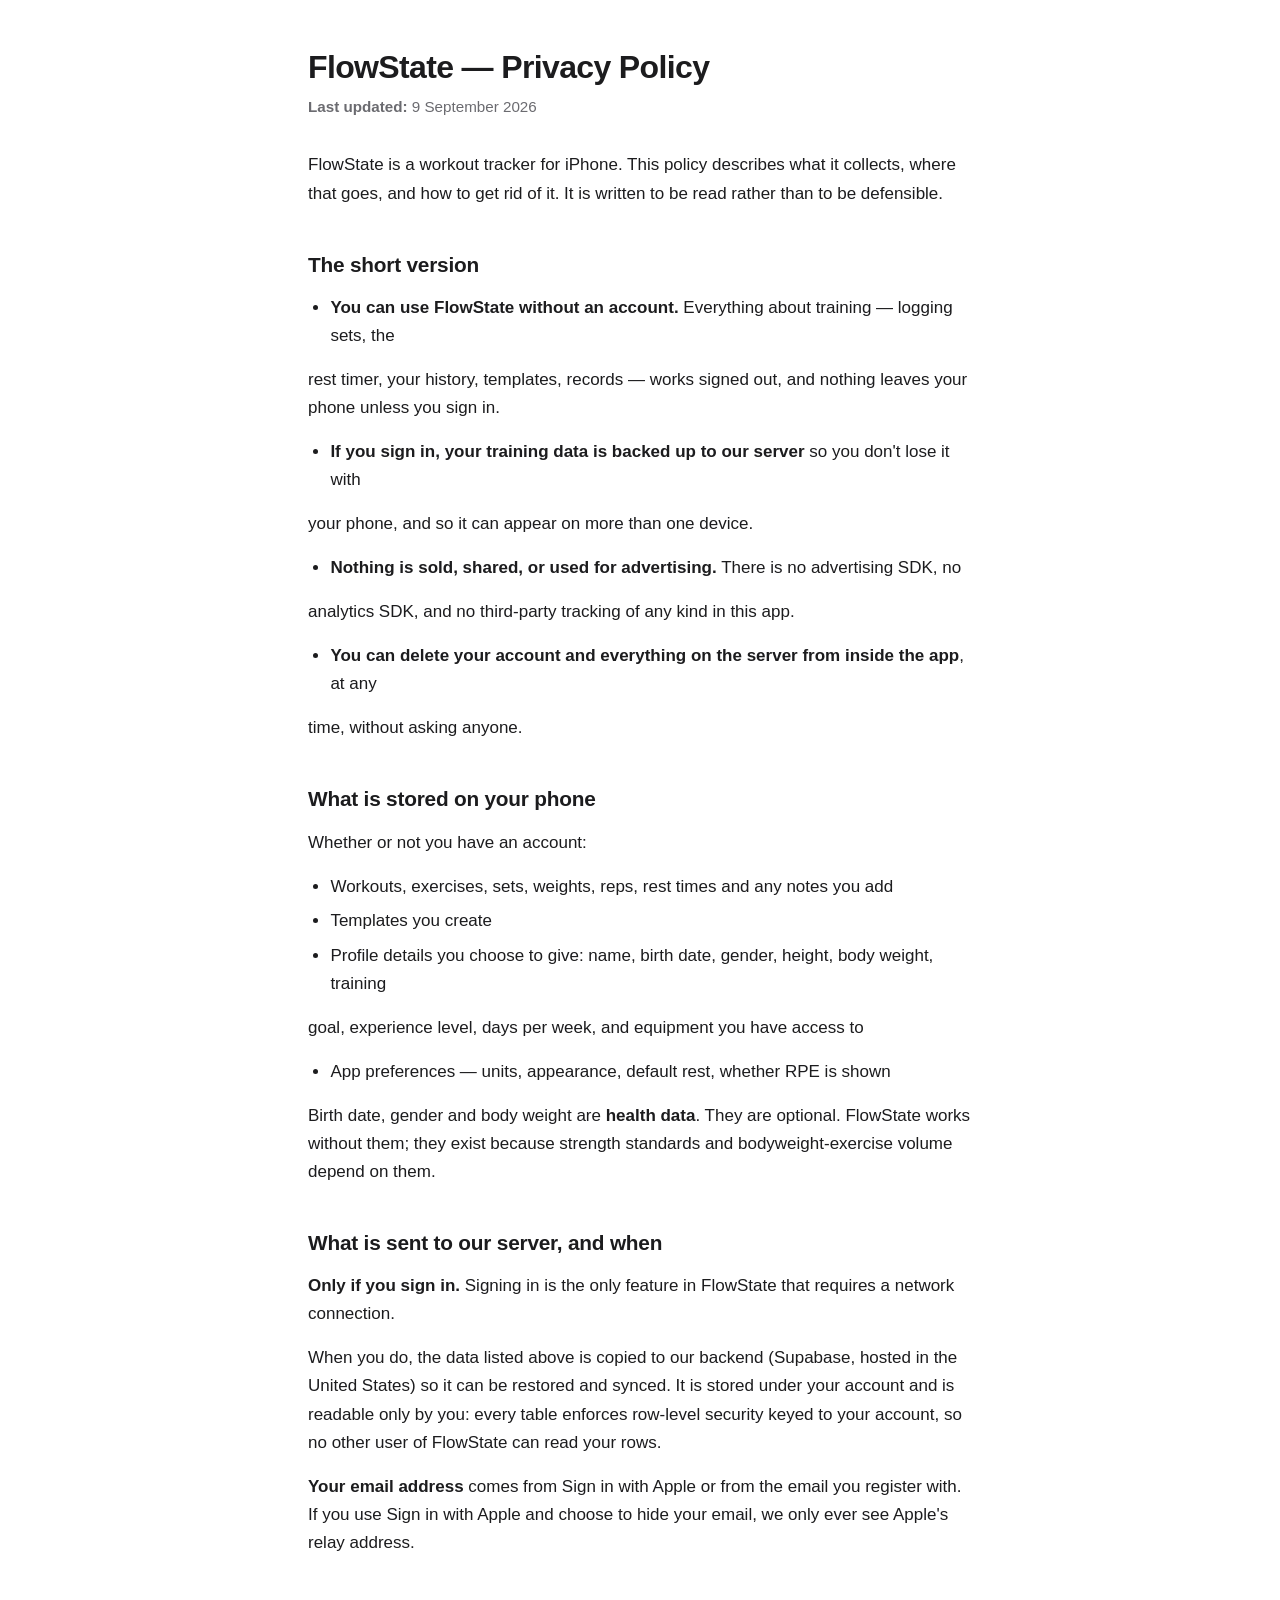
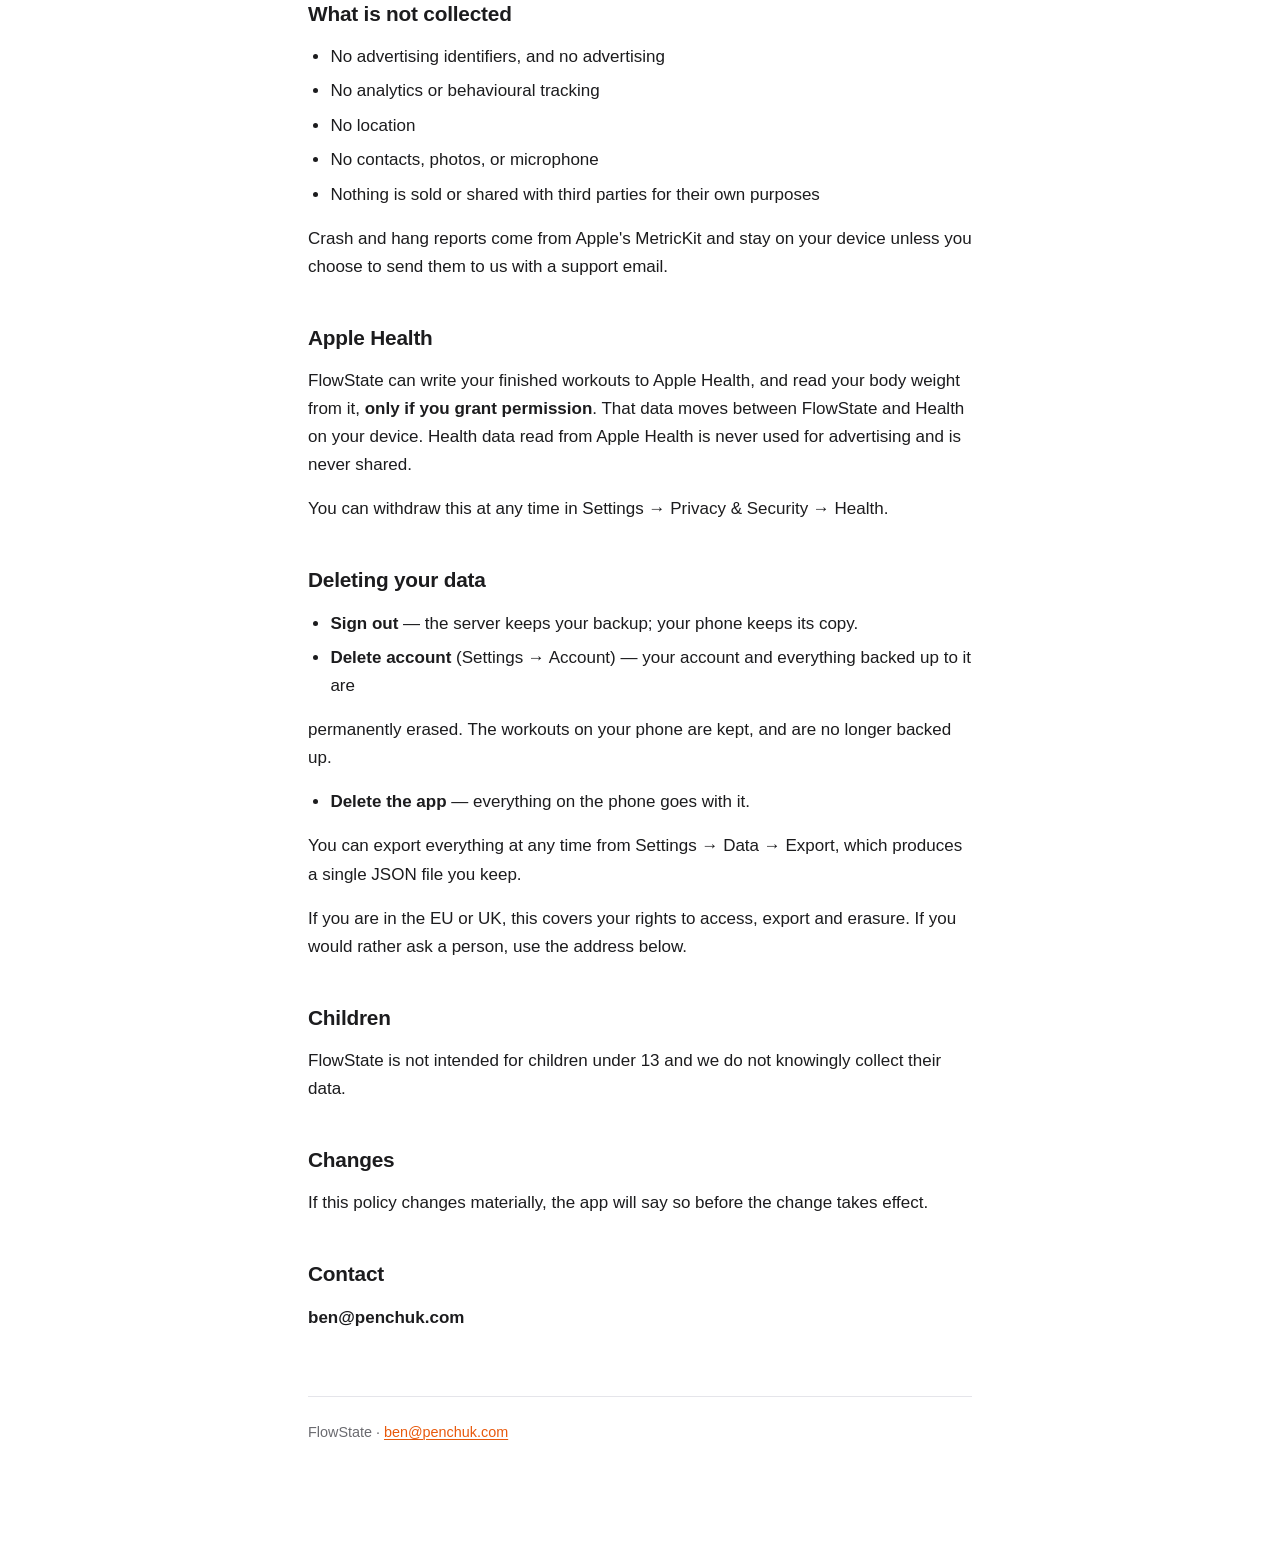
==== privacy.html @ 2dad3271 "Publish the FlowState privacy policy Hosted separately from the app repo so that one can stay privat" ====
<!doctype html>
<html lang="en">
<head>
<meta charset="utf-8">
<meta name="viewport" content="width=device-width, initial-scale=1">
<title>FlowState Privacy Policy</title>
<meta name="description" content="How FlowState handles your data.">
<style>
  :root {
    color-scheme: light dark;
    --bg: #ffffff;
    --fg: #1c1c1e;
    --muted: #6b6b70;
    --rule: #e5e5ea;
    --accent: #e8590c;
    --code-bg: #f5f5f7;
  }
  @media (prefers-color-scheme: dark) {
    :root {
      --bg: #000000;
      --fg: #f2f2f7;
      --muted: #9a9aa0;
      --rule: #2c2c2e;
      --accent: #ff7a33;
      --code-bg: #1c1c1e;
    }
  }
  * { box-sizing: border-box; }
  body {
    margin: 0;
    background: var(--bg);
    color: var(--fg);
    font: 17px/1.65 -apple-system, BlinkMacSystemFont, "Segoe UI", Roboto, Helvetica, Arial, sans-serif;
    -webkit-text-size-adjust: 100%;
  }
  main { max-width: 44rem; margin: 0 auto; padding: 3rem 1.25rem 6rem; }
  h1 { font-size: 2rem; line-height: 1.2; letter-spacing: -0.02em; margin: 0 0 .5rem; }
  h2 { font-size: 1.3rem; margin: 2.5rem 0 .75rem; letter-spacing: -0.01em; }
  h3 { font-size: 1.05rem; margin: 1.75rem 0 .5rem; }
  p, ul, ol { margin: 0 0 1rem; }
  ul, ol { padding-left: 1.4rem; }
  li { margin-bottom: .4rem; }
  a { color: var(--accent); text-decoration-thickness: 1px; text-underline-offset: 2px; }
  strong { font-weight: 650; }
  code {
    background: var(--code-bg); padding: .15em .4em; border-radius: 4px;
    font: .875em ui-monospace, SFMono-Regular, Menlo, monospace;
  }
  hr { border: 0; border-top: 1px solid var(--rule); margin: 2.5rem 0; }
  table { border-collapse: collapse; width: 100%; margin: 0 0 1.25rem; font-size: .95rem; }
  th, td { text-align: left; padding: .55rem .6rem; border-bottom: 1px solid var(--rule); vertical-align: top; }
  th { font-weight: 650; }
  .updated { color: var(--muted); font-size: .95rem; margin: 0 0 2rem; }
  footer { margin-top: 4rem; padding-top: 1.5rem; border-top: 1px solid var(--rule); color: var(--muted); font-size: .9rem; }
</style>
</head>
<body>
<main>
<h1>FlowState — Privacy Policy</h1>
<p class="updated"><strong>Last updated:</strong> 9 September 2026</p>
<p>FlowState is a workout tracker for iPhone. This policy describes what it collects, where that goes, and how to get rid of it. It is written to be read rather than to be defensible.</p>
<h2>The short version</h2>
<ul>
<li><strong>You can use FlowState without an account.</strong> Everything about training — logging sets, the</li>
</ul>
<p>rest timer, your history, templates, records — works signed out, and nothing leaves your phone unless you sign in.</p>
<ul>
<li><strong>If you sign in, your training data is backed up to our server</strong> so you don't lose it with</li>
</ul>
<p>your phone, and so it can appear on more than one device.</p>
<ul>
<li><strong>Nothing is sold, shared, or used for advertising.</strong> There is no advertising SDK, no</li>
</ul>
<p>analytics SDK, and no third-party tracking of any kind in this app.</p>
<ul>
<li><strong>You can delete your account and everything on the server from inside the app</strong>, at any</li>
</ul>
<p>time, without asking anyone.</p>
<h2>What is stored on your phone</h2>
<p>Whether or not you have an account:</p>
<ul>
<li>Workouts, exercises, sets, weights, reps, rest times and any notes you add</li>
<li>Templates you create</li>
<li>Profile details you choose to give: name, birth date, gender, height, body weight, training</li>
</ul>
<p>goal, experience level, days per week, and equipment you have access to</p>
<ul>
<li>App preferences — units, appearance, default rest, whether RPE is shown</li>
</ul>
<p>Birth date, gender and body weight are <strong>health data</strong>. They are optional. FlowState works without them; they exist because strength standards and bodyweight-exercise volume depend on them.</p>
<h2>What is sent to our server, and when</h2>
<p><strong>Only if you sign in.</strong> Signing in is the only feature in FlowState that requires a network connection.</p>
<p>When you do, the data listed above is copied to our backend (Supabase, hosted in the United States) so it can be restored and synced. It is stored under your account and is readable only by you: every table enforces row-level security keyed to your account, so no other user of FlowState can read your rows.</p>
<p><strong>Your email address</strong> comes from Sign in with Apple or from the email you register with. If you use Sign in with Apple and choose to hide your email, we only ever see Apple's relay address.</p>
<h2>What is not collected</h2>
<ul>
<li>No advertising identifiers, and no advertising</li>
<li>No analytics or behavioural tracking</li>
<li>No location</li>
<li>No contacts, photos, or microphone</li>
<li>Nothing is sold or shared with third parties for their own purposes</li>
</ul>
<p>Crash and hang reports come from Apple's MetricKit and stay on your device unless you choose to send them to us with a support email.</p>
<h2>Apple Health</h2>
<p>FlowState can write your finished workouts to Apple Health, and read your body weight from it, <strong>only if you grant permission</strong>. That data moves between FlowState and Health on your device. Health data read from Apple Health is never used for advertising and is never shared.</p>
<p>You can withdraw this at any time in Settings → Privacy &amp; Security → Health.</p>
<h2>Deleting your data</h2>
<ul>
<li><strong>Sign out</strong> — the server keeps your backup; your phone keeps its copy.</li>
<li><strong>Delete account</strong> (Settings → Account) — your account and everything backed up to it are</li>
</ul>
<p>permanently erased. The workouts on your phone are kept, and are no longer backed up.</p>
<ul>
<li><strong>Delete the app</strong> — everything on the phone goes with it.</li>
</ul>
<p>You can export everything at any time from Settings → Data → Export, which produces a single JSON file you keep.</p>
<p>If you are in the EU or UK, this covers your rights to access, export and erasure. If you would rather ask a person, use the address below.</p>
<h2>Children</h2>
<p>FlowState is not intended for children under 13 and we do not knowingly collect their data.</p>
<h2>Changes</h2>
<p>If this policy changes materially, the app will say so before the change takes effect.</p>
<h2>Contact</h2>
<p><strong>ben@penchuk.com</strong></p>
<footer>FlowState · <a href="mailto:ben@penchuk.com">ben@penchuk.com</a></footer>
</main>
</body>
</html>
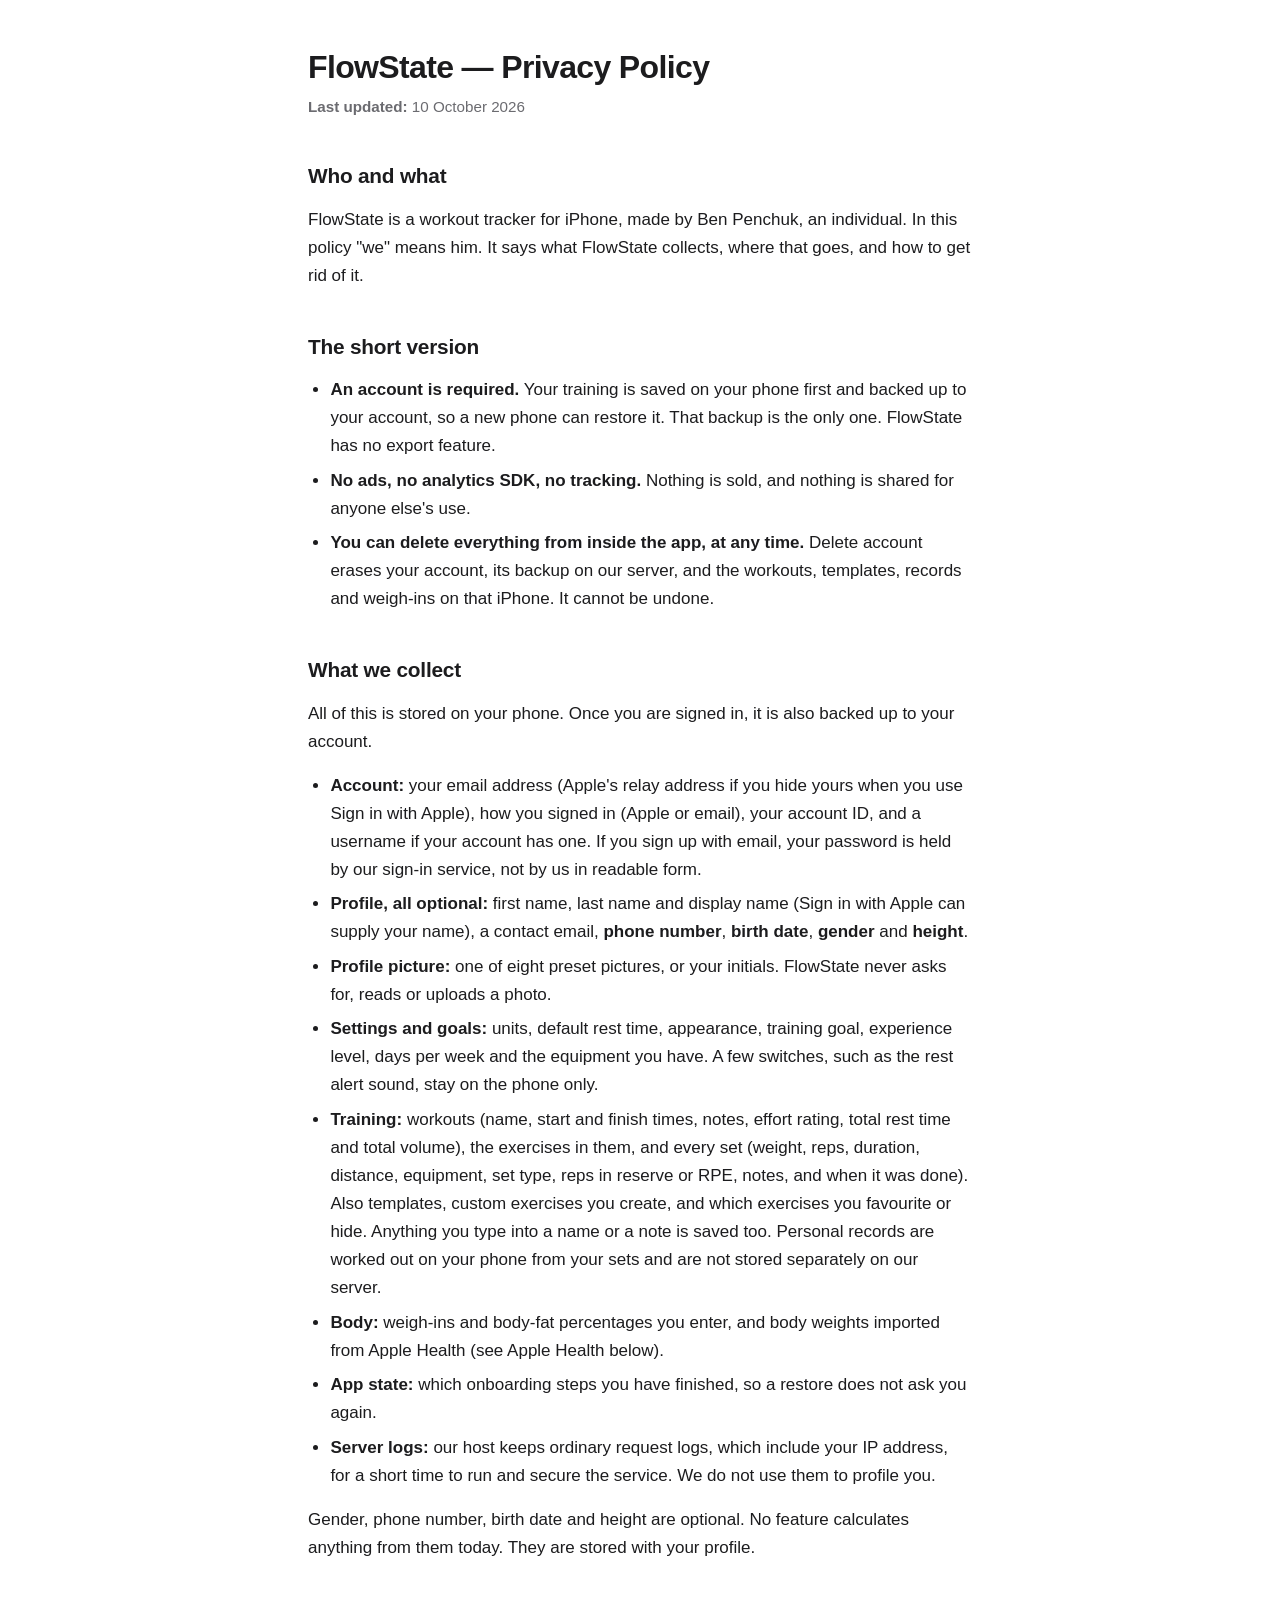
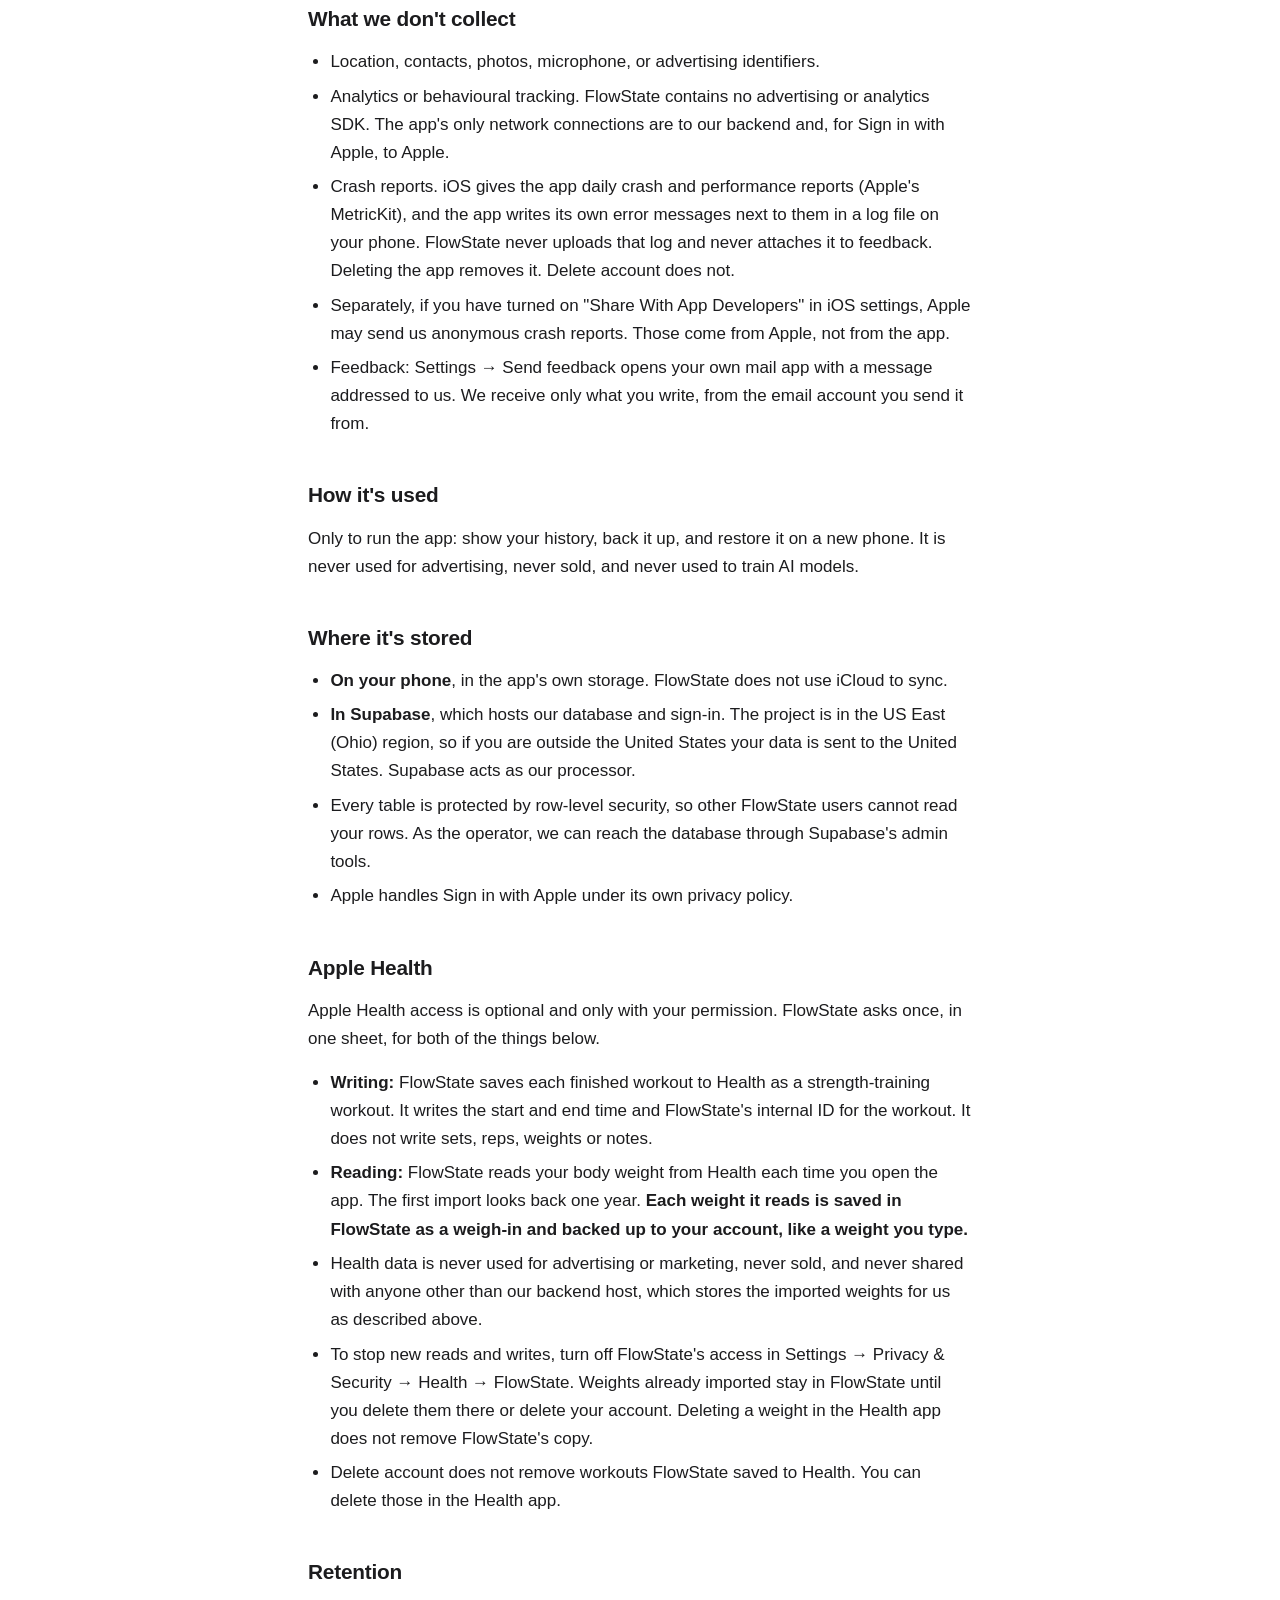
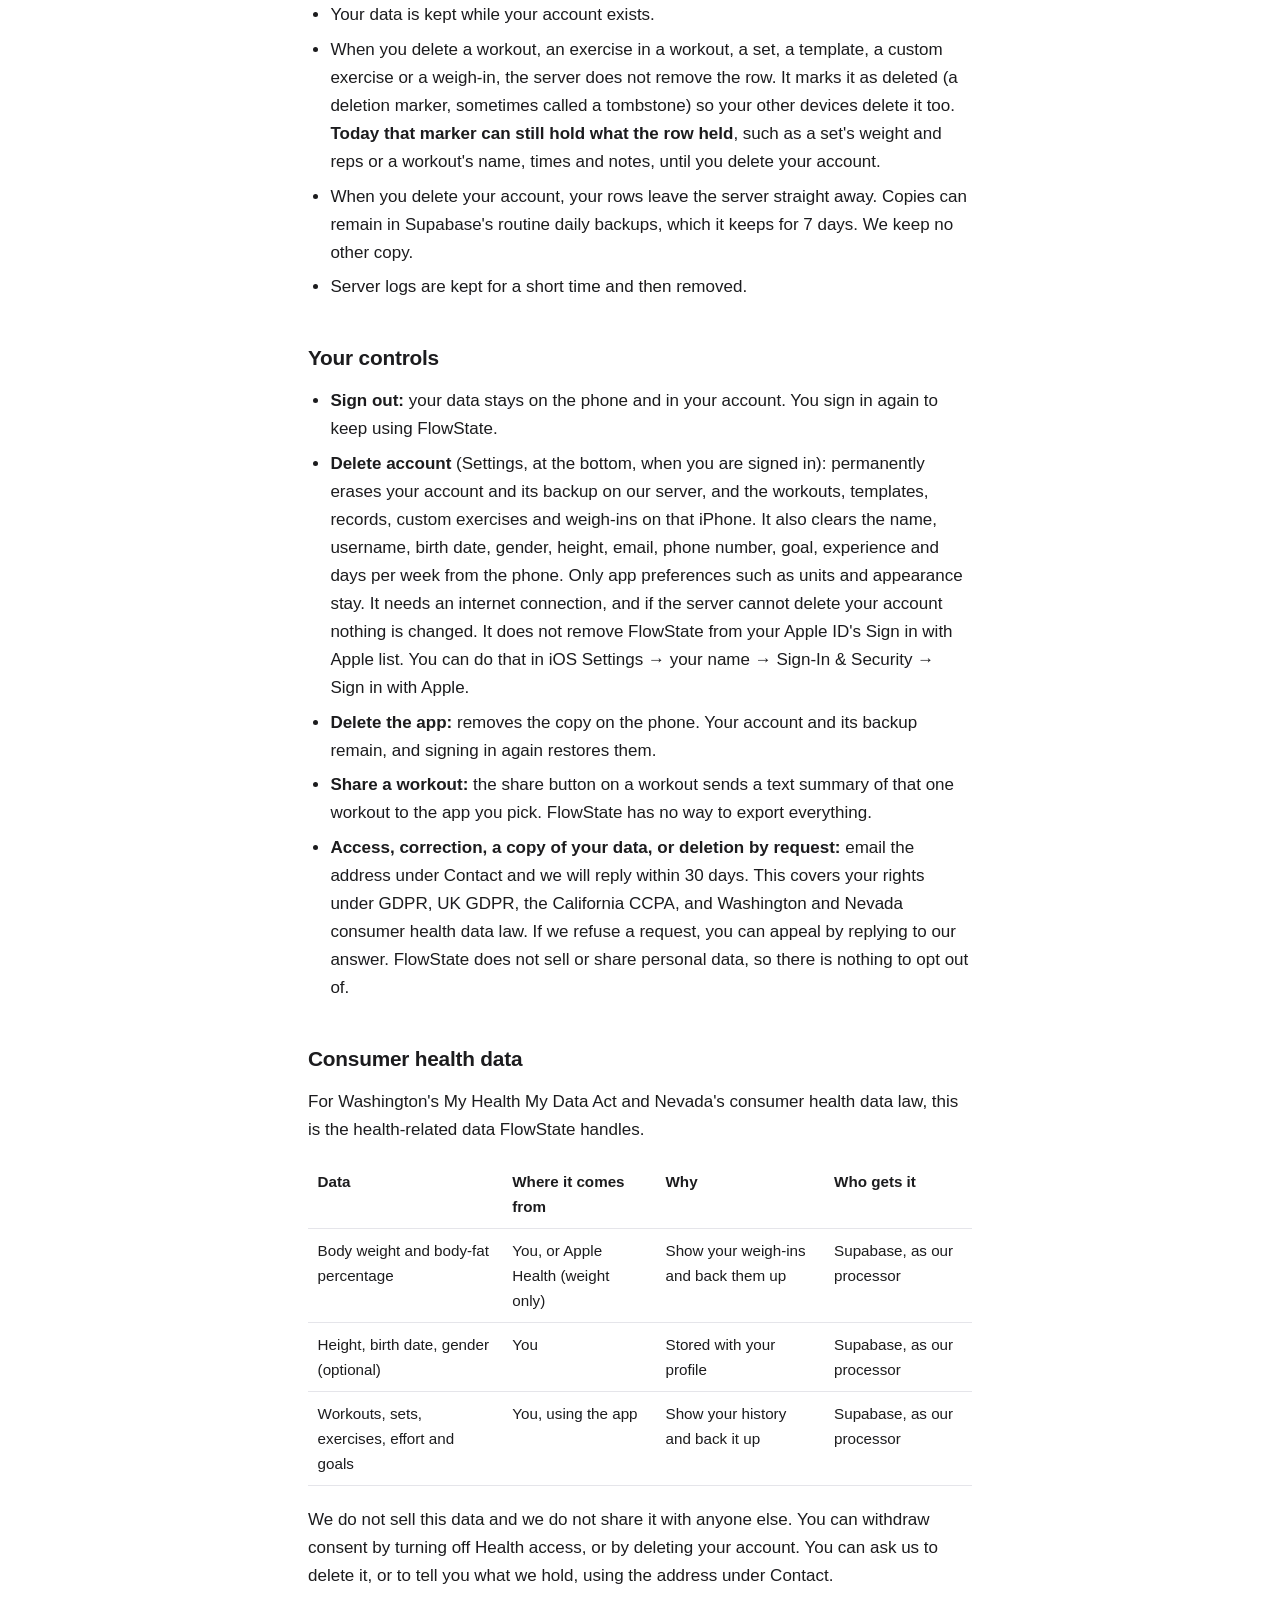
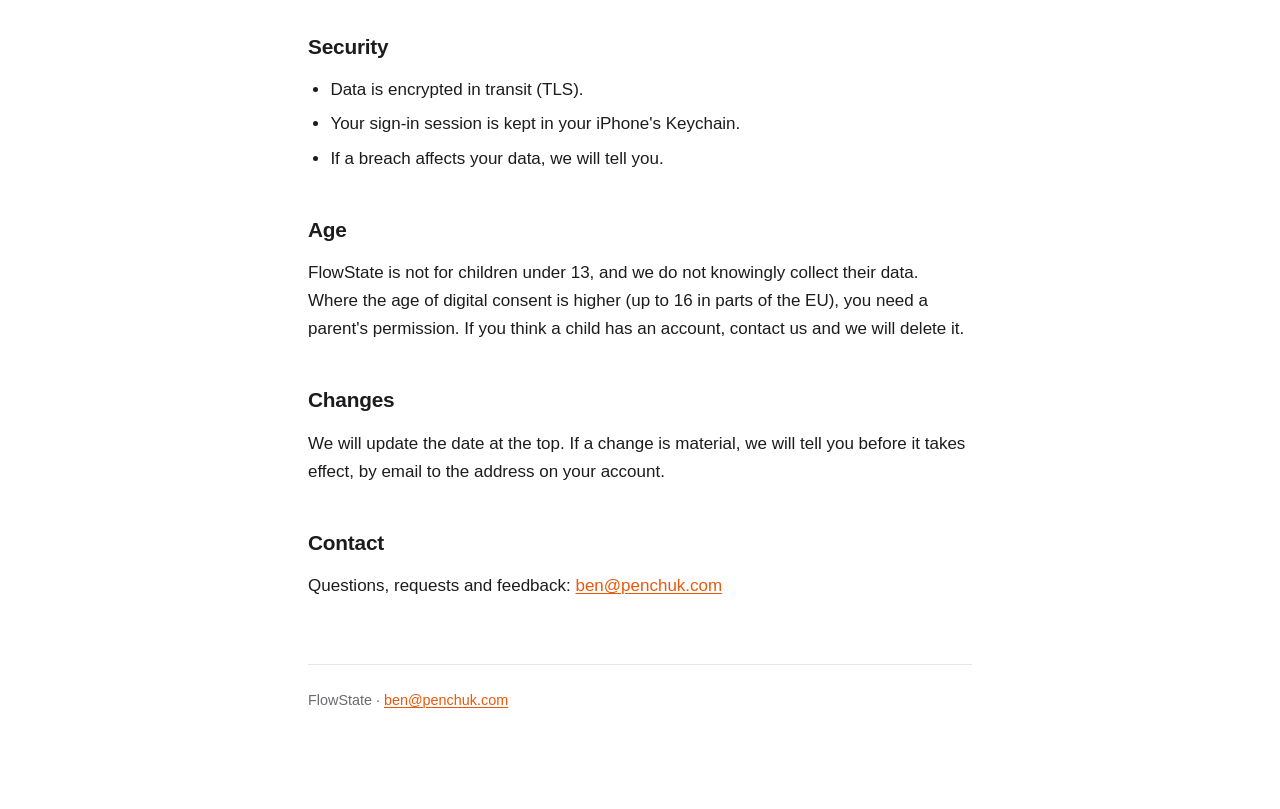
==== commit d0d0be2a: "Rewrite the privacy policy for the first TestFlight build; fix wrapped bullets; one contact constant" ====
--- a/privacy.html
+++ b/privacy.html
@@ -57,70 +57,109 @@
 <body>
 <main>
 <h1>FlowState — Privacy Policy</h1>
-<p class="updated"><strong>Last updated:</strong> 9 September 2026</p>
-<p>FlowState is a workout tracker for iPhone. This policy describes what it collects, where that goes, and how to get rid of it. It is written to be read rather than to be defensible.</p>
+<p class="updated"><strong>Last updated:</strong> 10 October 2026</p>
+<h2>Who and what</h2>
+<p>FlowState is a workout tracker for iPhone, made by Ben Penchuk, an individual. In this policy "we" means him. It says what FlowState collects, where that goes, and how to get rid of it.</p>
 <h2>The short version</h2>
 <ul>
-<li><strong>You can use FlowState without an account.</strong> Everything about training — logging sets, the</li>
+<li><strong>An account is required.</strong> Your training is saved on your phone first and backed up to your account, so a new phone can restore it. That backup is the only one. FlowState has no export feature.</li>
+<li><strong>No ads, no analytics SDK, no tracking.</strong> Nothing is sold, and nothing is shared for anyone else's use.</li>
+<li><strong>You can delete everything from inside the app, at any time.</strong> Delete account erases your account, its backup on our server, and the workouts, templates, records and weigh-ins on that iPhone. It cannot be undone.</li>
 </ul>
-<p>rest timer, your history, templates, records — works signed out, and nothing leaves your phone unless you sign in.</p>
+<h2>What we collect</h2>
+<p>All of this is stored on your phone. Once you are signed in, it is also backed up to your account.</p>
 <ul>
-<li><strong>If you sign in, your training data is backed up to our server</strong> so you don't lose it with</li>
+<li><strong>Account:</strong> your email address (Apple's relay address if you hide yours when you use Sign in with Apple), how you signed in (Apple or email), your account ID, and a username if your account has one. If you sign up with email, your password is held by our sign-in service, not by us in readable form.</li>
+<li><strong>Profile, all optional:</strong> first name, last name and display name (Sign in with Apple can supply your name), a contact email, <strong>phone number</strong>, <strong>birth date</strong>, <strong>gender</strong> and <strong>height</strong>.</li>
+<li><strong>Profile picture:</strong> one of eight preset pictures, or your initials. FlowState never asks for, reads or uploads a photo.</li>
+<li><strong>Settings and goals:</strong> units, default rest time, appearance, training goal, experience level, days per week and the equipment you have. A few switches, such as the rest alert sound, stay on the phone only.</li>
+<li><strong>Training:</strong> workouts (name, start and finish times, notes, effort rating, total rest time and total volume), the exercises in them, and every set (weight, reps, duration, distance, equipment, set type, reps in reserve or RPE, notes, and when it was done). Also templates, custom exercises you create, and which exercises you favourite or hide. Anything you type into a name or a note is saved too. Personal records are worked out on your phone from your sets and are not stored separately on our server.</li>
+<li><strong>Body:</strong> weigh-ins and body-fat percentages you enter, and body weights imported from Apple Health (see Apple Health below).</li>
+<li><strong>App state:</strong> which onboarding steps you have finished, so a restore does not ask you again.</li>
+<li><strong>Server logs:</strong> our host keeps ordinary request logs, which include your IP address, for a short time to run and secure the service. We do not use them to profile you.</li>
 </ul>
-<p>your phone, and so it can appear on more than one device.</p>
+<p>Gender, phone number, birth date and height are optional. No feature calculates anything from them today. They are stored with your profile.</p>
+<h2>What we don't collect</h2>
 <ul>
-<li><strong>Nothing is sold, shared, or used for advertising.</strong> There is no advertising SDK, no</li>
+<li>Location, contacts, photos, microphone, or advertising identifiers.</li>
+<li>Analytics or behavioural tracking. FlowState contains no advertising or analytics SDK. The app's only network connections are to our backend and, for Sign in with Apple, to Apple.</li>
+<li>Crash reports. iOS gives the app daily crash and performance reports (Apple's MetricKit), and the app writes its own error messages next to them in a log file on your phone. FlowState never uploads that log and never attaches it to feedback. Deleting the app removes it. Delete account does not.</li>
+<li>Separately, if you have turned on "Share With App Developers" in iOS settings, Apple may send us anonymous crash reports. Those come from Apple, not from the app.</li>
+<li>Feedback: Settings → Send feedback opens your own mail app with a message addressed to us. We receive only what you write, from the email account you send it from.</li>
 </ul>
-<p>analytics SDK, and no third-party tracking of any kind in this app.</p>
+<h2>How it's used</h2>
+<p>Only to run the app: show your history, back it up, and restore it on a new phone. It is never used for advertising, never sold, and never used to train AI models.</p>
+<h2>Where it's stored</h2>
 <ul>
-<li><strong>You can delete your account and everything on the server from inside the app</strong>, at any</li>
+<li><strong>On your phone</strong>, in the app's own storage. FlowState does not use iCloud to sync.</li>
+<li><strong>In Supabase</strong>, which hosts our database and sign-in. The project is in the US East (Ohio) region, so if you are outside the United States your data is sent to the United States. Supabase acts as our processor.</li>
+<li>Every table is protected by row-level security, so other FlowState users cannot read your rows. As the operator, we can reach the database through Supabase's admin tools.</li>
+<li>Apple handles Sign in with Apple under its own privacy policy.</li>
 </ul>
-<p>time, without asking anyone.</p>
-<h2>What is stored on your phone</h2>
-<p>Whether or not you have an account:</p>
+<h2>Apple Health</h2>
+<p>Apple Health access is optional and only with your permission. FlowState asks once, in one sheet, for both of the things below.</p>
 <ul>
-<li>Workouts, exercises, sets, weights, reps, rest times and any notes you add</li>
-<li>Templates you create</li>
-<li>Profile details you choose to give: name, birth date, gender, height, body weight, training</li>
+<li><strong>Writing:</strong> FlowState saves each finished workout to Health as a strength-training workout. It writes the start and end time and FlowState's internal ID for the workout. It does not write sets, reps, weights or notes.</li>
+<li><strong>Reading:</strong> FlowState reads your body weight from Health each time you open the app. The first import looks back one year. <strong>Each weight it reads is saved in FlowState as a weigh-in and backed up to your account, like a weight you type.</strong></li>
+<li>Health data is never used for advertising or marketing, never sold, and never shared with anyone other than our backend host, which stores the imported weights for us as described above.</li>
+<li>To stop new reads and writes, turn off FlowState's access in Settings → Privacy &amp; Security → Health → FlowState. Weights already imported stay in FlowState until you delete them there or delete your account. Deleting a weight in the Health app does not remove FlowState's copy.</li>
+<li>Delete account does not remove workouts FlowState saved to Health. You can delete those in the Health app.</li>
 </ul>
-<p>goal, experience level, days per week, and equipment you have access to</p>
+<h2>Retention</h2>
 <ul>
-<li>App preferences — units, appearance, default rest, whether RPE is shown</li>
+<li>Your data is kept while your account exists.</li>
+<li>When you delete a workout, an exercise in a workout, a set, a template, a custom exercise or a weigh-in, the server does not remove the row. It marks it as deleted (a deletion marker, sometimes called a tombstone) so your other devices delete it too. <strong>Today that marker can still hold what the row held</strong>, such as a set's weight and reps or a workout's name, times and notes, until you delete your account.</li>
+<li>When you delete your account, your rows leave the server straight away. Copies can remain in Supabase's routine daily backups, which it keeps for 7 days. We keep no other copy.</li>
+<li>Server logs are kept for a short time and then removed.</li>
 </ul>
-<p>Birth date, gender and body weight are <strong>health data</strong>. They are optional. FlowState works without them; they exist because strength standards and bodyweight-exercise volume depend on them.</p>
-<h2>What is sent to our server, and when</h2>
-<p><strong>Only if you sign in.</strong> Signing in is the only feature in FlowState that requires a network connection.</p>
-<p>When you do, the data listed above is copied to our backend (Supabase, hosted in the United States) so it can be restored and synced. It is stored under your account and is readable only by you: every table enforces row-level security keyed to your account, so no other user of FlowState can read your rows.</p>
-<p><strong>Your email address</strong> comes from Sign in with Apple or from the email you register with. If you use Sign in with Apple and choose to hide your email, we only ever see Apple's relay address.</p>
-<h2>What is not collected</h2>
+<h2>Your controls</h2>
 <ul>
-<li>No advertising identifiers, and no advertising</li>
-<li>No analytics or behavioural tracking</li>
-<li>No location</li>
-<li>No contacts, photos, or microphone</li>
-<li>Nothing is sold or shared with third parties for their own purposes</li>
+<li><strong>Sign out:</strong> your data stays on the phone and in your account. You sign in again to keep using FlowState.</li>
+<li><strong>Delete account</strong> (Settings, at the bottom, when you are signed in): permanently erases your account and its backup on our server, and the workouts, templates, records, custom exercises and weigh-ins on that iPhone. It also clears the name, username, birth date, gender, height, email, phone number, goal, experience and days per week from the phone. Only app preferences such as units and appearance stay. It needs an internet connection, and if the server cannot delete your account nothing is changed. It does not remove FlowState from your Apple ID's Sign in with Apple list. You can do that in iOS Settings → your name → Sign-In &amp; Security → Sign in with Apple.</li>
+<li><strong>Delete the app:</strong> removes the copy on the phone. Your account and its backup remain, and signing in again restores them.</li>
+<li><strong>Share a workout:</strong> the share button on a workout sends a text summary of that one workout to the app you pick. FlowState has no way to export everything.</li>
+<li><strong>Access, correction, a copy of your data, or deletion by request:</strong> email the address under Contact and we will reply within 30 days. This covers your rights under GDPR, UK GDPR, the California CCPA, and Washington and Nevada consumer health data law. If we refuse a request, you can appeal by replying to our answer. FlowState does not sell or share personal data, so there is nothing to opt out of.</li>
 </ul>
-<p>Crash and hang reports come from Apple's MetricKit and stay on your device unless you choose to send them to us with a support email.</p>
-<h2>Apple Health</h2>
-<p>FlowState can write your finished workouts to Apple Health, and read your body weight from it, <strong>only if you grant permission</strong>. That data moves between FlowState and Health on your device. Health data read from Apple Health is never used for advertising and is never shared.</p>
-<p>You can withdraw this at any time in Settings → Privacy &amp; Security → Health.</p>
-<h2>Deleting your data</h2>
+<h2>Consumer health data</h2>
+<p>For Washington's My Health My Data Act and Nevada's consumer health data law, this is the health-related data FlowState handles.</p>
+<table><thead><tr>
+<th>Data</th>
+<th>Where it comes from</th>
+<th>Why</th>
+<th>Who gets it</th>
+</tr></thead><tbody>
+<tr>
+<td>Body weight and body-fat percentage</td>
+<td>You, or Apple Health (weight only)</td>
+<td>Show your weigh-ins and back them up</td>
+<td>Supabase, as our processor</td>
+</tr>
+<tr>
+<td>Height, birth date, gender (optional)</td>
+<td>You</td>
+<td>Stored with your profile</td>
+<td>Supabase, as our processor</td>
+</tr>
+<tr>
+<td>Workouts, sets, exercises, effort and goals</td>
+<td>You, using the app</td>
+<td>Show your history and back it up</td>
+<td>Supabase, as our processor</td>
+</tr>
+</tbody></table>
+<p>We do not sell this data and we do not share it with anyone else. You can withdraw consent by turning off Health access, or by deleting your account. You can ask us to delete it, or to tell you what we hold, using the address under Contact.</p>
+<h2>Security</h2>
 <ul>
-<li><strong>Sign out</strong> — the server keeps your backup; your phone keeps its copy.</li>
-<li><strong>Delete account</strong> (Settings → Account) — your account and everything backed up to it are</li>
+<li>Data is encrypted in transit (TLS).</li>
+<li>Your sign-in session is kept in your iPhone's Keychain.</li>
+<li>If a breach affects your data, we will tell you.</li>
 </ul>
-<p>permanently erased. The workouts on your phone are kept, and are no longer backed up.</p>
-<ul>
-<li><strong>Delete the app</strong> — everything on the phone goes with it.</li>
-</ul>
-<p>You can export everything at any time from Settings → Data → Export, which produces a single JSON file you keep.</p>
-<p>If you are in the EU or UK, this covers your rights to access, export and erasure. If you would rather ask a person, use the address below.</p>
-<h2>Children</h2>
-<p>FlowState is not intended for children under 13 and we do not knowingly collect their data.</p>
+<h2>Age</h2>
+<p>FlowState is not for children under 13, and we do not knowingly collect their data. Where the age of digital consent is higher (up to 16 in parts of the EU), you need a parent's permission. If you think a child has an account, contact us and we will delete it.</p>
 <h2>Changes</h2>
-<p>If this policy changes materially, the app will say so before the change takes effect.</p>
+<p>We will update the date at the top. If a change is material, we will tell you before it takes effect, by email to the address on your account.</p>
 <h2>Contact</h2>
-<p><strong>ben@penchuk.com</strong></p>
+<p>Questions, requests and feedback: <a href="mailto:ben@penchuk.com">ben@penchuk.com</a></p>
 <footer>FlowState · <a href="mailto:ben@penchuk.com">ben@penchuk.com</a></footer>
 </main>
 </body>
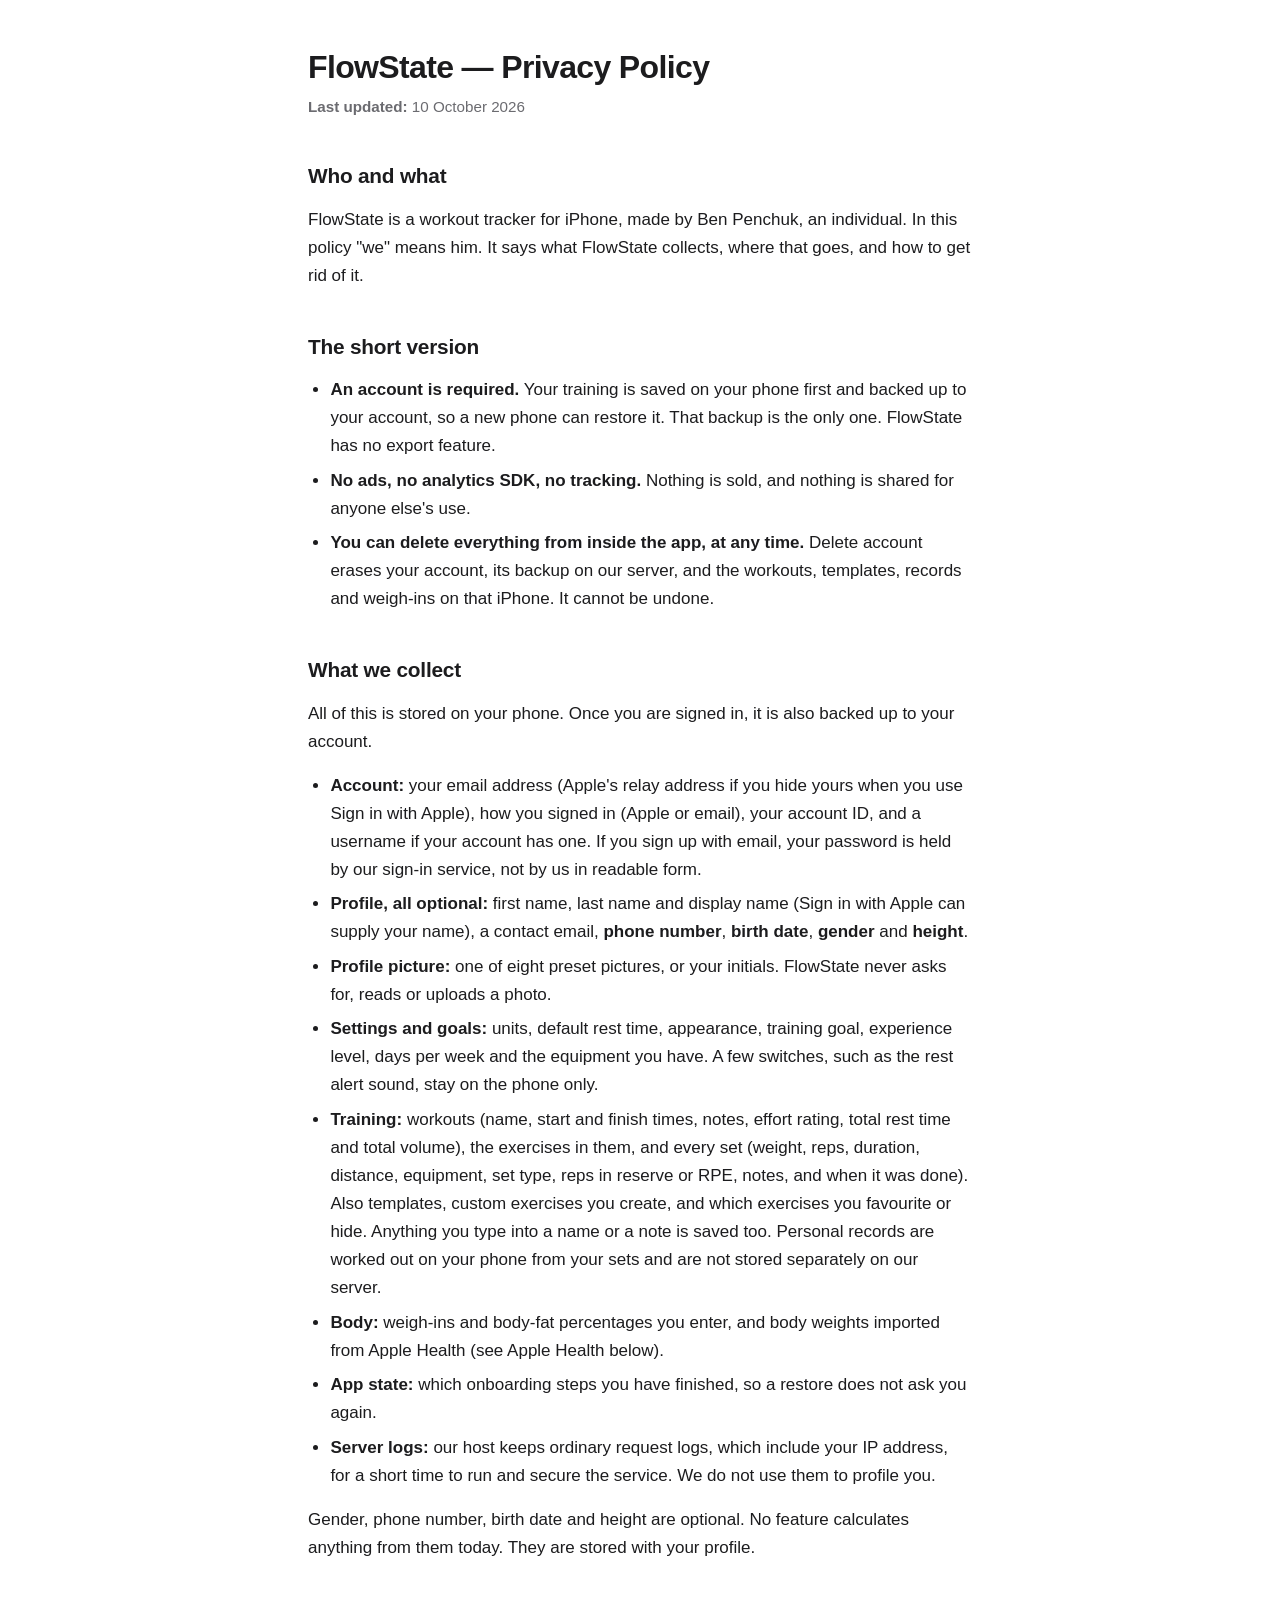
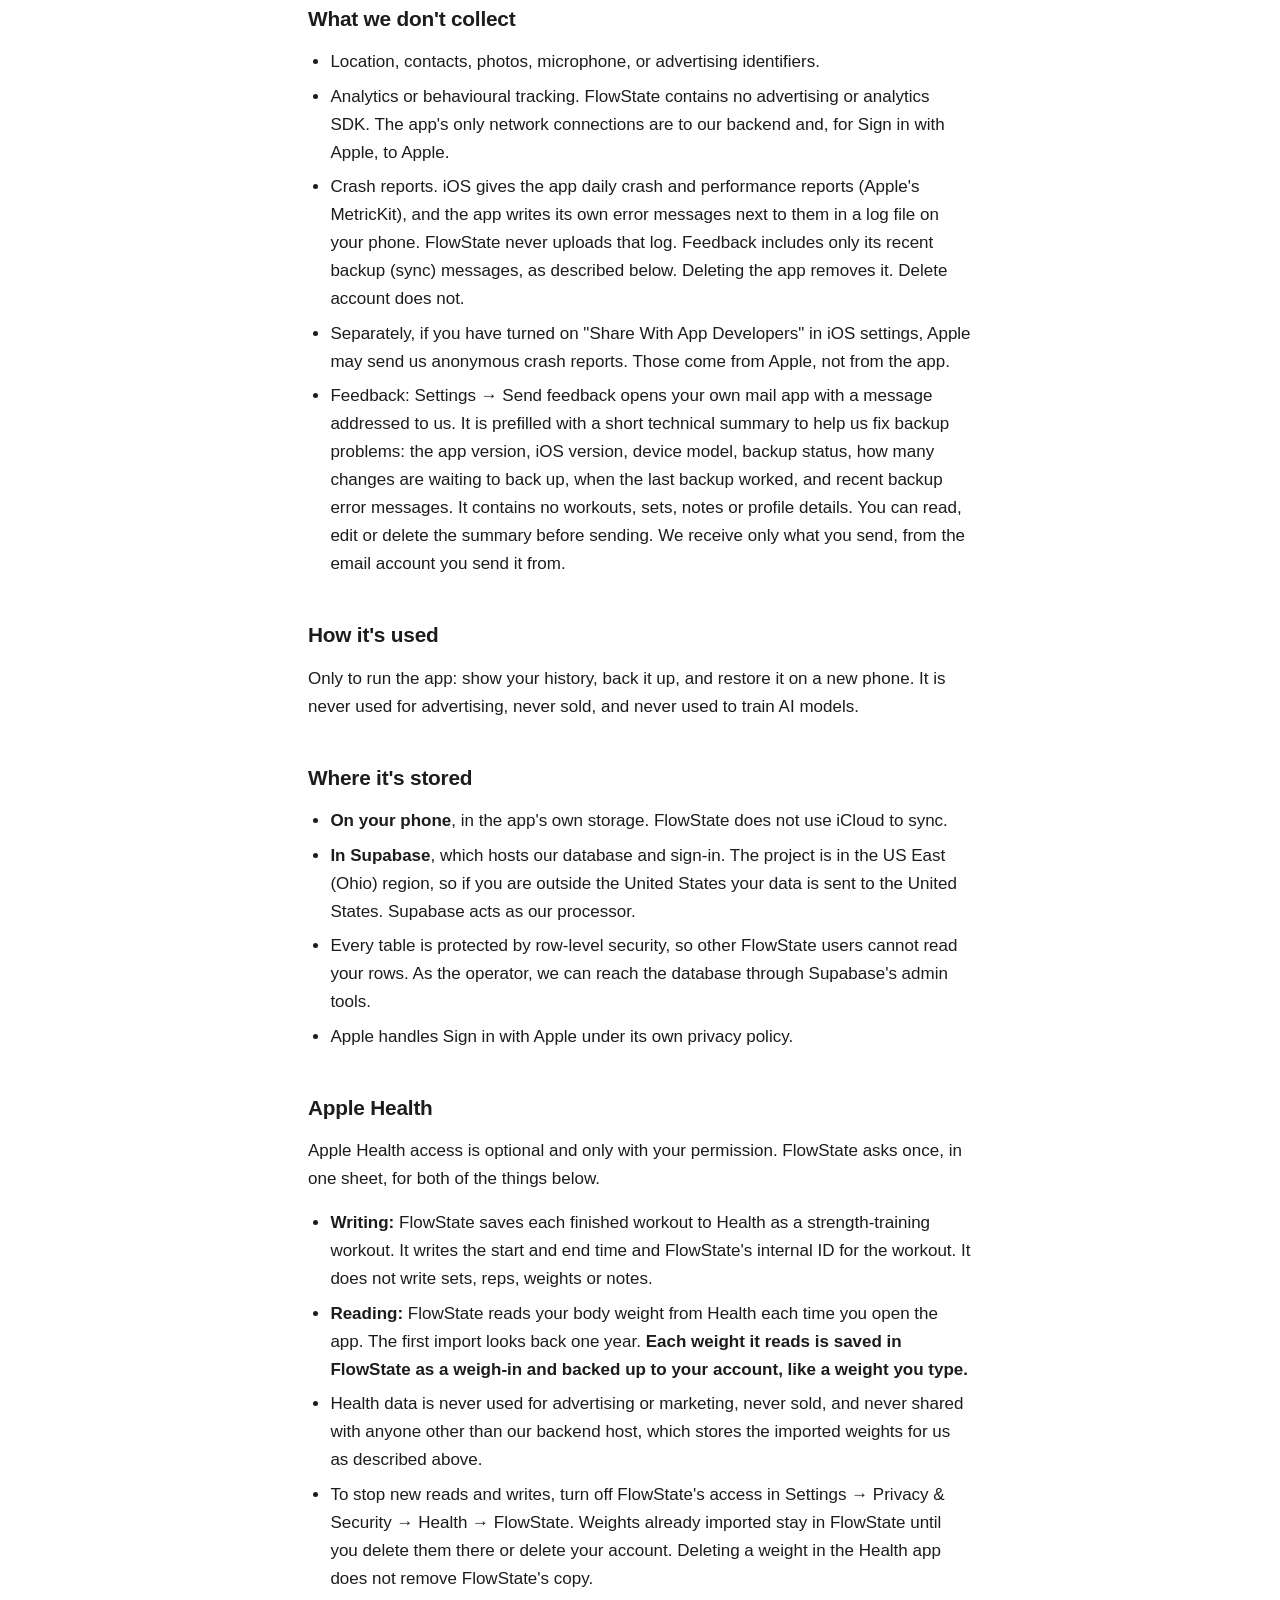
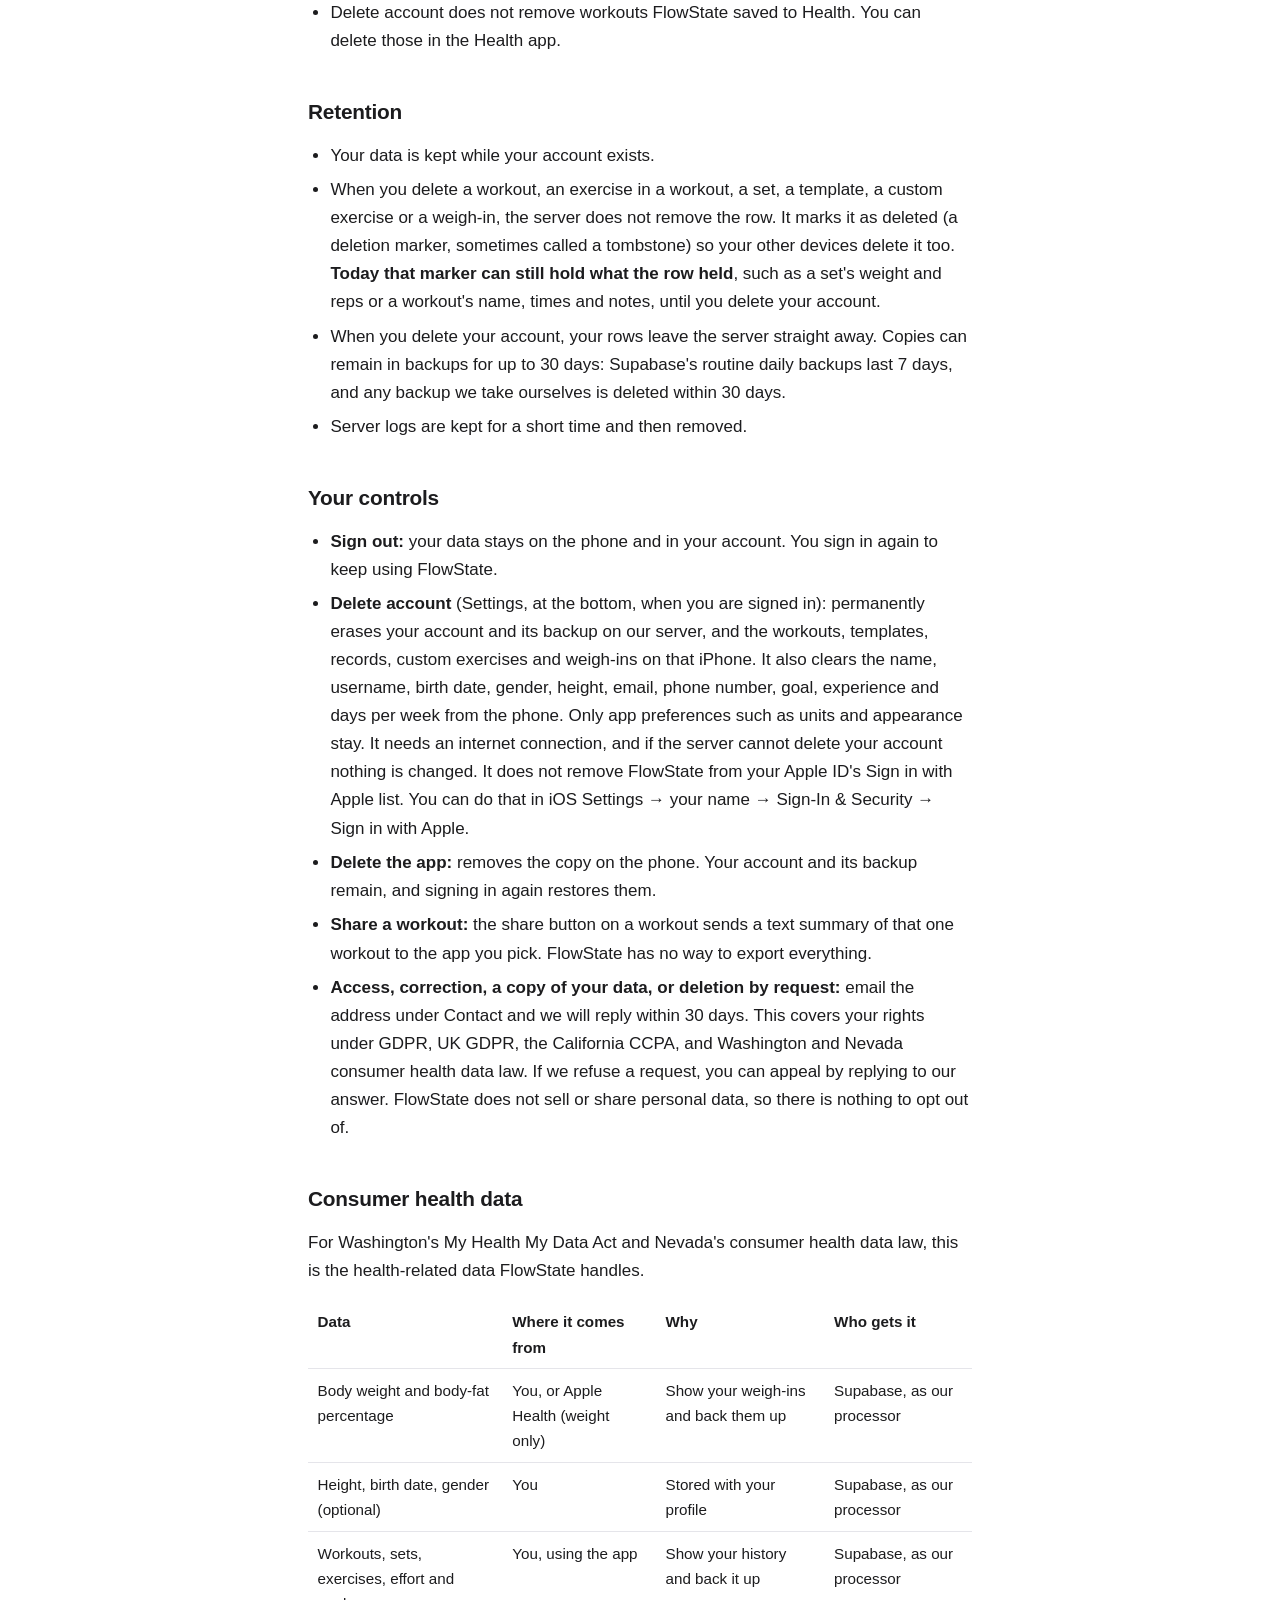
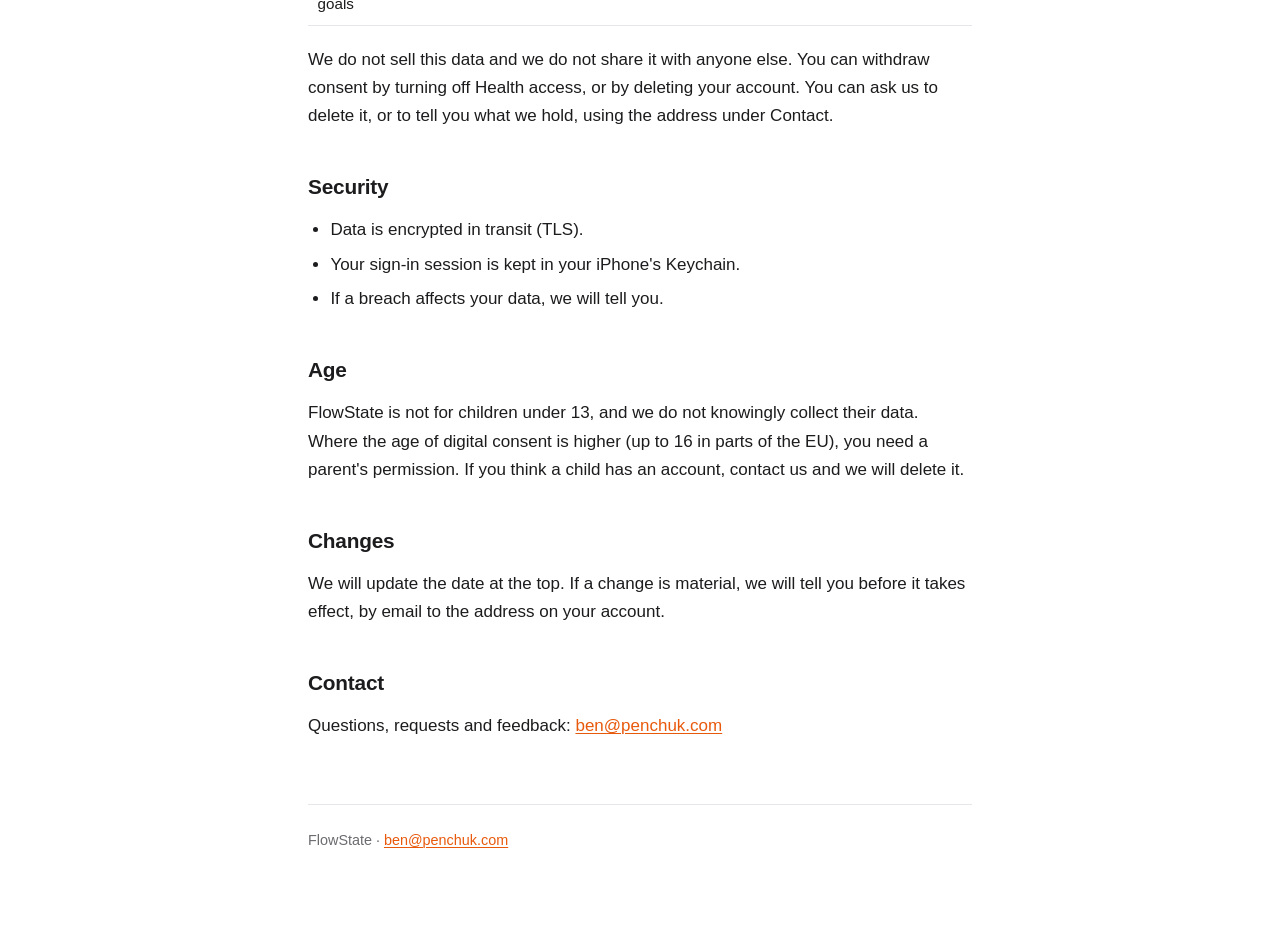
==== commit 08abdf48: "Policy: feedback carries a sync summary (Q-147); backup copies kept up to 30 days" ====
--- a/privacy.html
+++ b/privacy.html
@@ -83,9 +83,9 @@
 <ul>
 <li>Location, contacts, photos, microphone, or advertising identifiers.</li>
 <li>Analytics or behavioural tracking. FlowState contains no advertising or analytics SDK. The app's only network connections are to our backend and, for Sign in with Apple, to Apple.</li>
-<li>Crash reports. iOS gives the app daily crash and performance reports (Apple's MetricKit), and the app writes its own error messages next to them in a log file on your phone. FlowState never uploads that log and never attaches it to feedback. Deleting the app removes it. Delete account does not.</li>
+<li>Crash reports. iOS gives the app daily crash and performance reports (Apple's MetricKit), and the app writes its own error messages next to them in a log file on your phone. FlowState never uploads that log. Feedback includes only its recent backup (sync) messages, as described below. Deleting the app removes it. Delete account does not.</li>
 <li>Separately, if you have turned on "Share With App Developers" in iOS settings, Apple may send us anonymous crash reports. Those come from Apple, not from the app.</li>
-<li>Feedback: Settings → Send feedback opens your own mail app with a message addressed to us. We receive only what you write, from the email account you send it from.</li>
+<li>Feedback: Settings → Send feedback opens your own mail app with a message addressed to us. It is prefilled with a short technical summary to help us fix backup problems: the app version, iOS version, device model, backup status, how many changes are waiting to back up, when the last backup worked, and recent backup error messages. It contains no workouts, sets, notes or profile details. You can read, edit or delete the summary before sending. We receive only what you send, from the email account you send it from.</li>
 </ul>
 <h2>How it's used</h2>
 <p>Only to run the app: show your history, back it up, and restore it on a new phone. It is never used for advertising, never sold, and never used to train AI models.</p>
@@ -109,7 +109,7 @@
 <ul>
 <li>Your data is kept while your account exists.</li>
 <li>When you delete a workout, an exercise in a workout, a set, a template, a custom exercise or a weigh-in, the server does not remove the row. It marks it as deleted (a deletion marker, sometimes called a tombstone) so your other devices delete it too. <strong>Today that marker can still hold what the row held</strong>, such as a set's weight and reps or a workout's name, times and notes, until you delete your account.</li>
-<li>When you delete your account, your rows leave the server straight away. Copies can remain in Supabase's routine daily backups, which it keeps for 7 days. We keep no other copy.</li>
+<li>When you delete your account, your rows leave the server straight away. Copies can remain in backups for up to 30 days: Supabase's routine daily backups last 7 days, and any backup we take ourselves is deleted within 30 days.</li>
 <li>Server logs are kept for a short time and then removed.</li>
 </ul>
 <h2>Your controls</h2>
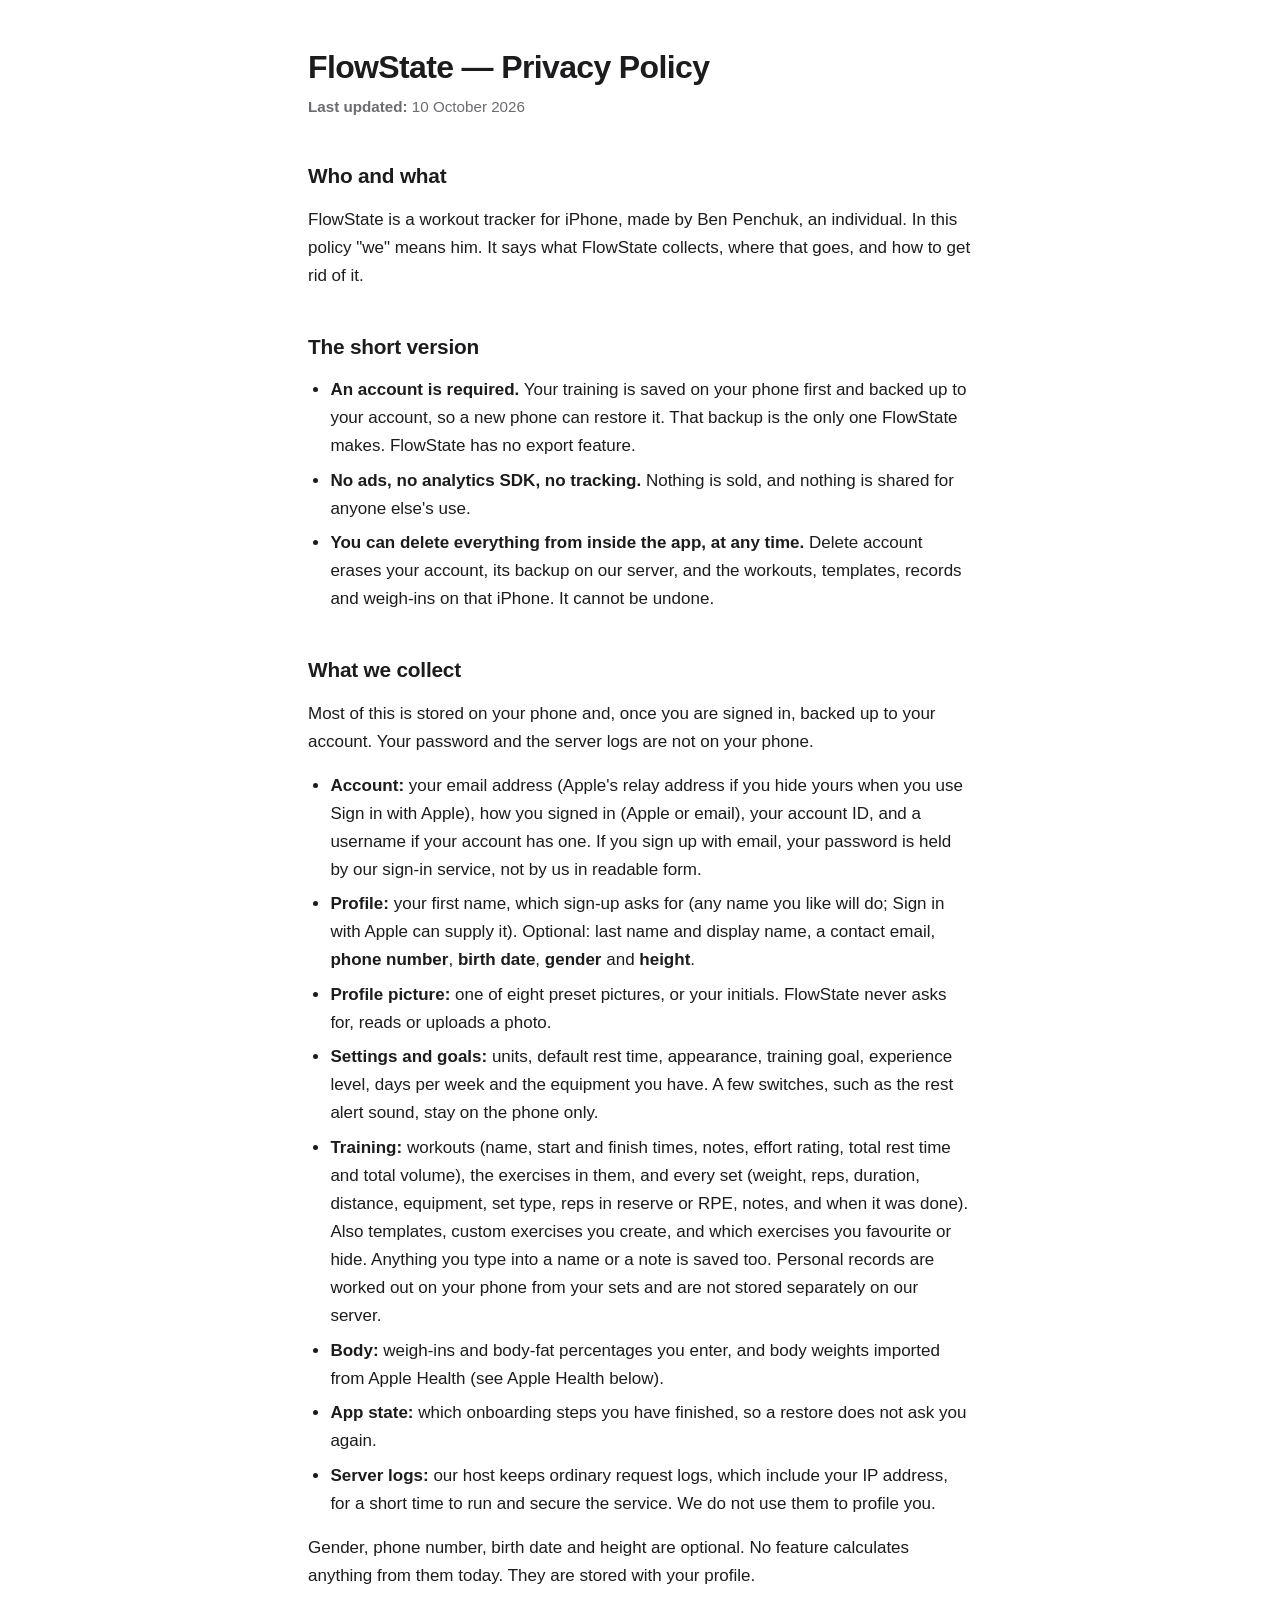
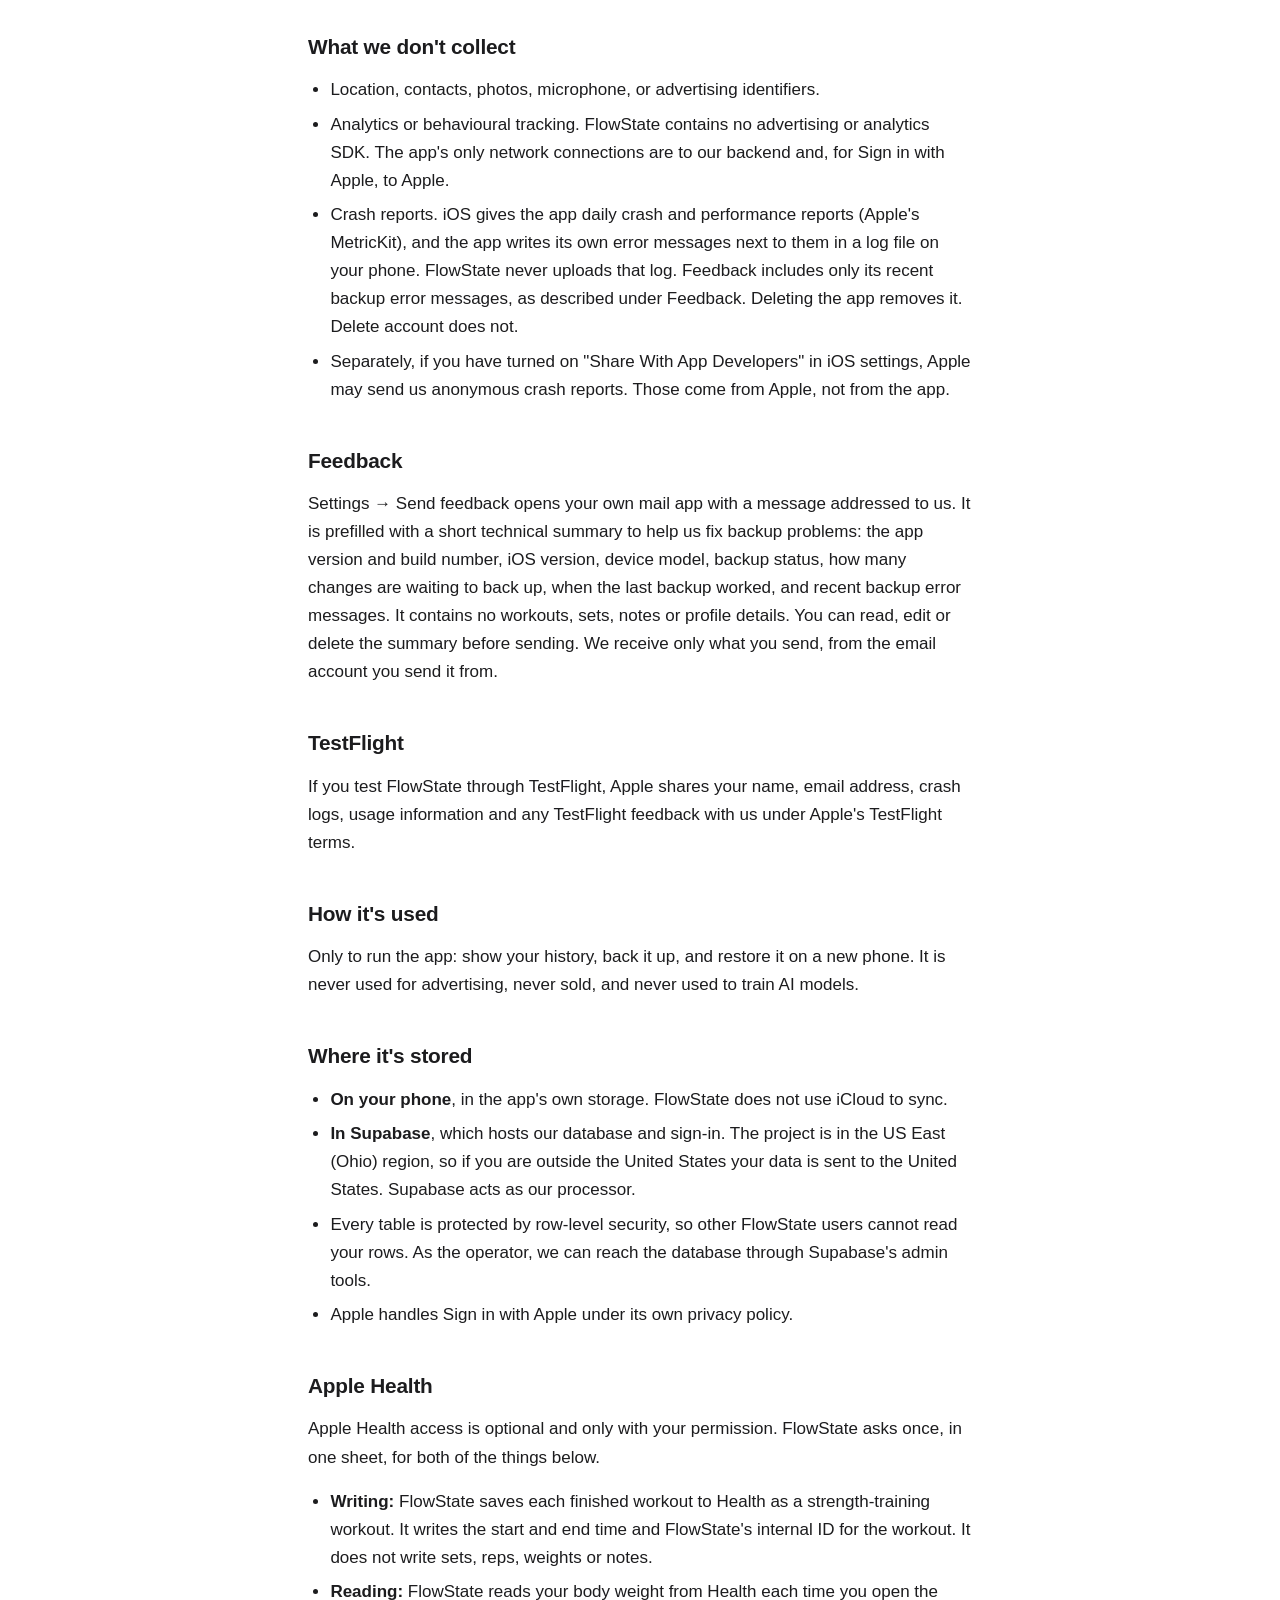
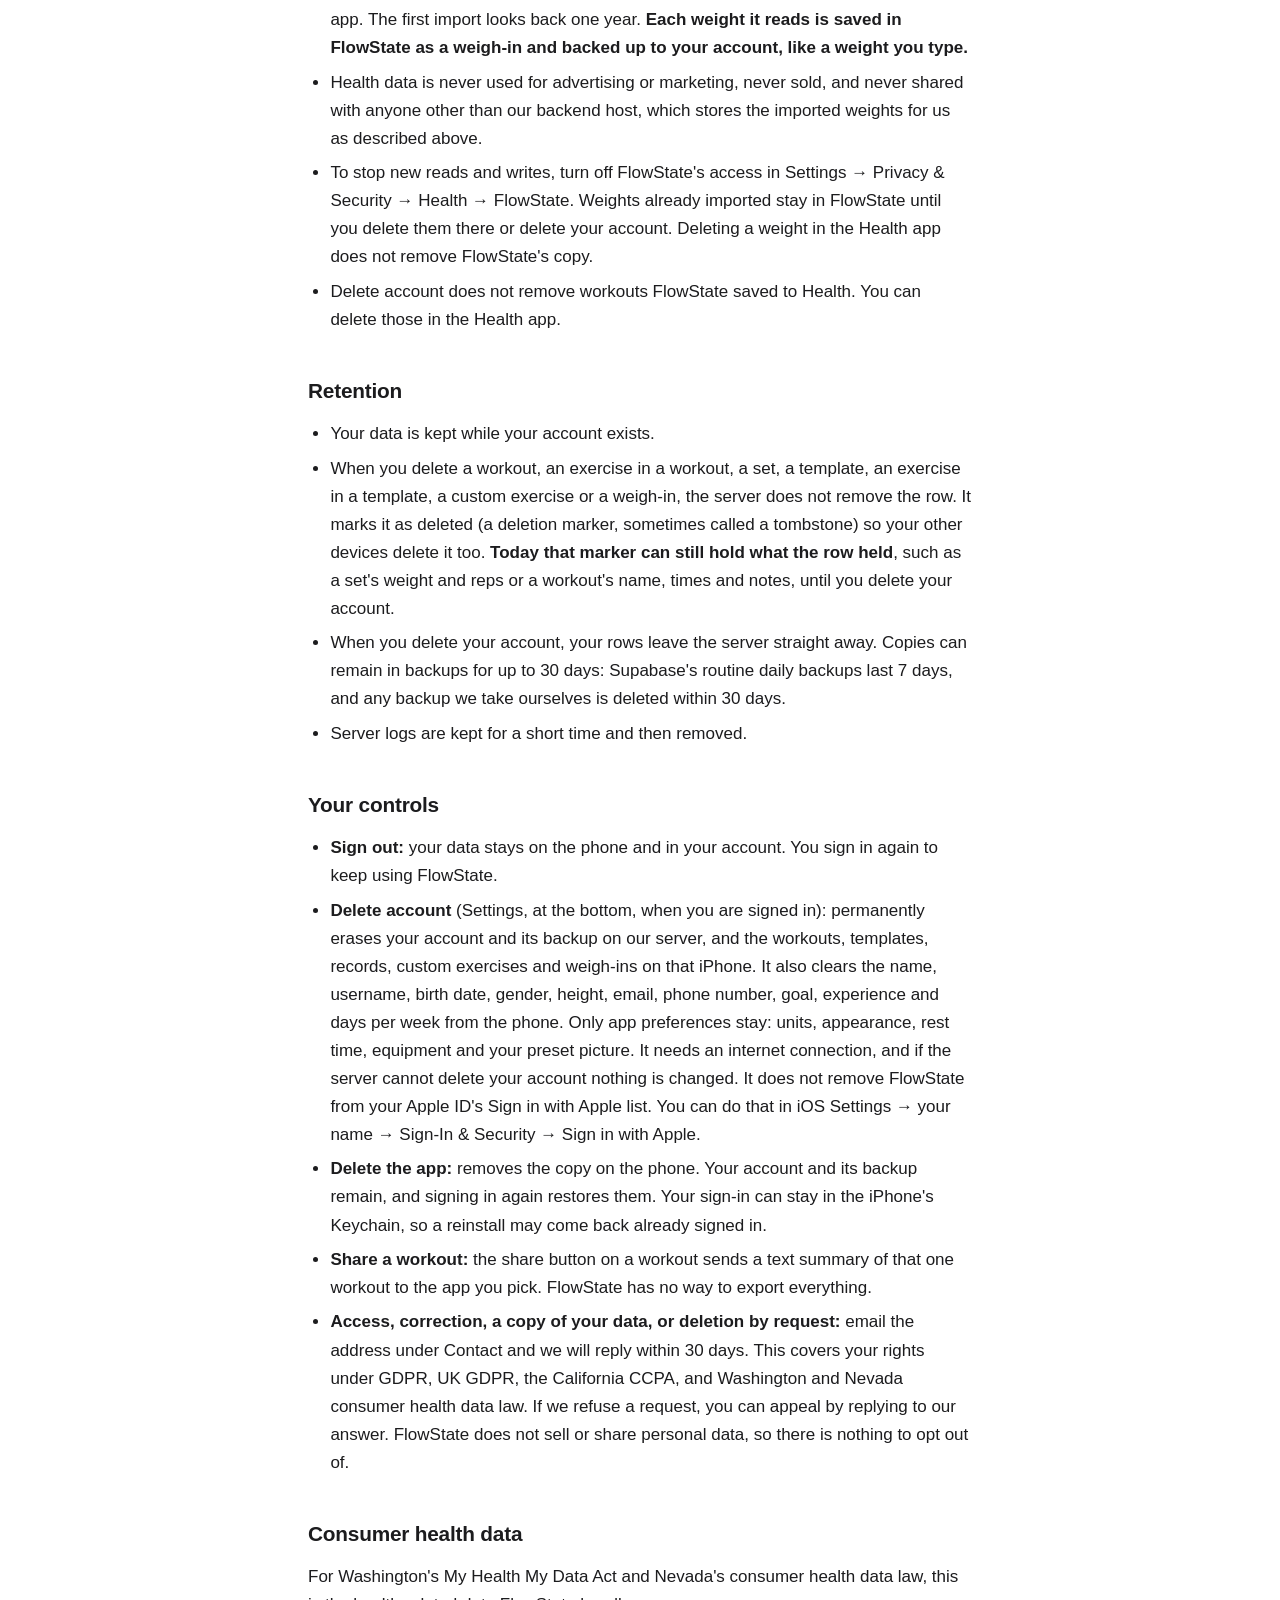
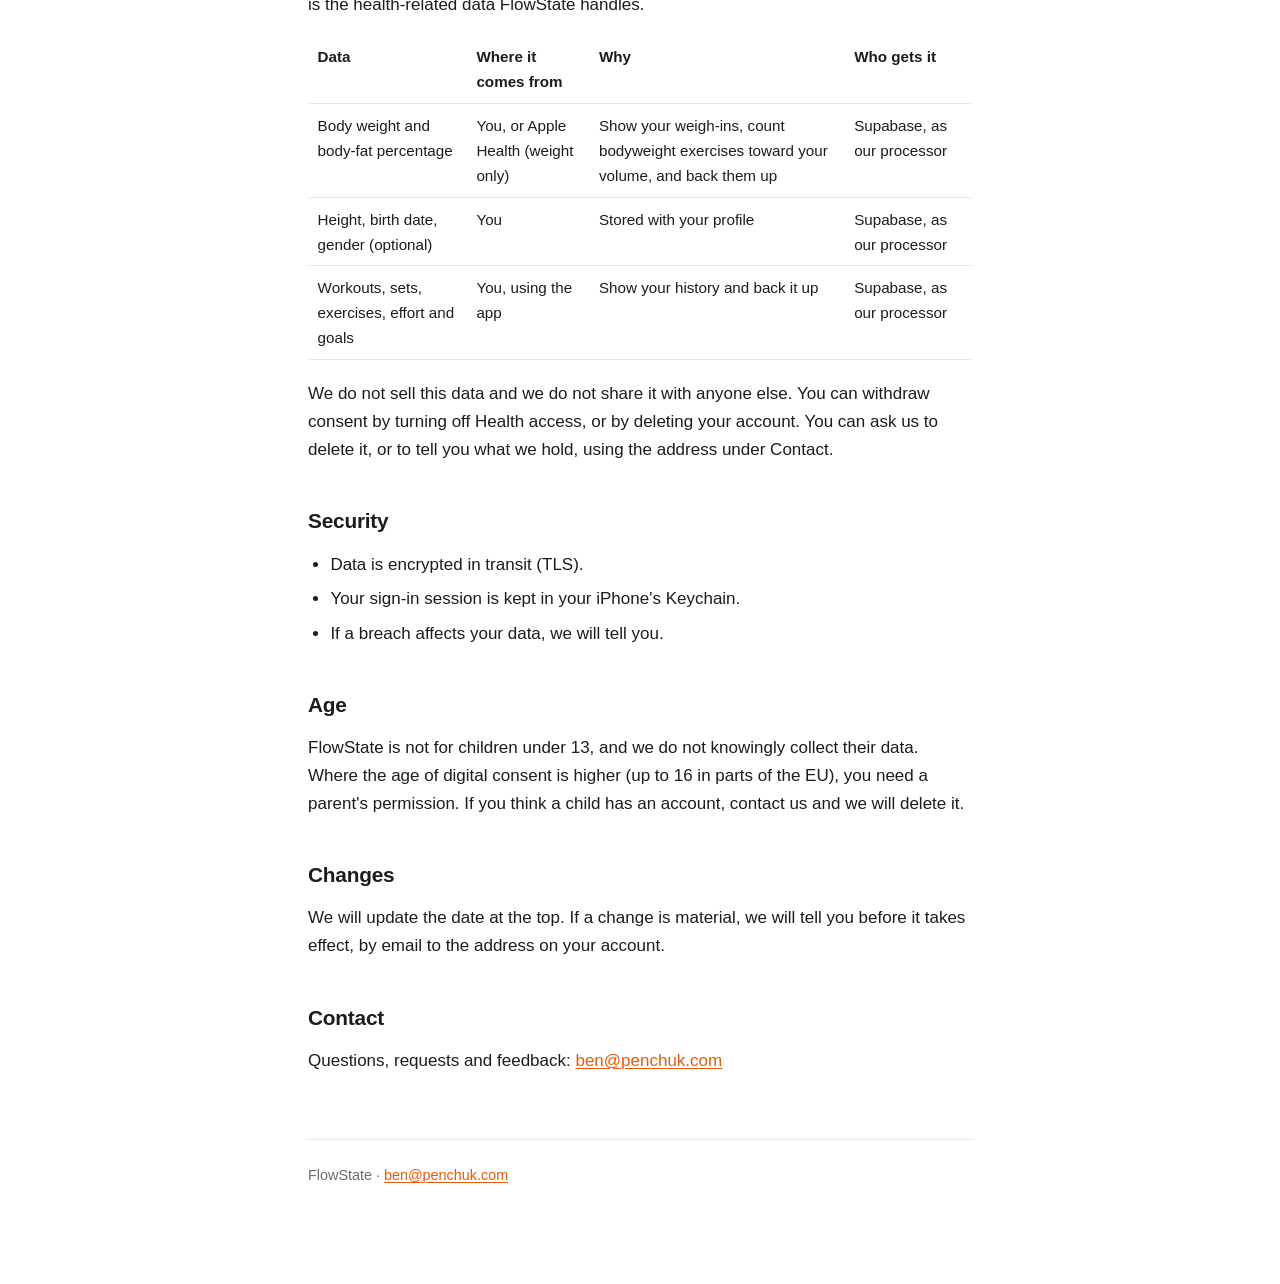
==== commit 8c9fd8e9: "Policy: first name is required; Feedback and TestFlight sections; build number; template exercises; " ====
--- a/privacy.html
+++ b/privacy.html
@@ -62,15 +62,15 @@
 <p>FlowState is a workout tracker for iPhone, made by Ben Penchuk, an individual. In this policy "we" means him. It says what FlowState collects, where that goes, and how to get rid of it.</p>
 <h2>The short version</h2>
 <ul>
-<li><strong>An account is required.</strong> Your training is saved on your phone first and backed up to your account, so a new phone can restore it. That backup is the only one. FlowState has no export feature.</li>
+<li><strong>An account is required.</strong> Your training is saved on your phone first and backed up to your account, so a new phone can restore it. That backup is the only one FlowState makes. FlowState has no export feature.</li>
 <li><strong>No ads, no analytics SDK, no tracking.</strong> Nothing is sold, and nothing is shared for anyone else's use.</li>
 <li><strong>You can delete everything from inside the app, at any time.</strong> Delete account erases your account, its backup on our server, and the workouts, templates, records and weigh-ins on that iPhone. It cannot be undone.</li>
 </ul>
 <h2>What we collect</h2>
-<p>All of this is stored on your phone. Once you are signed in, it is also backed up to your account.</p>
+<p>Most of this is stored on your phone and, once you are signed in, backed up to your account. Your password and the server logs are not on your phone.</p>
 <ul>
 <li><strong>Account:</strong> your email address (Apple's relay address if you hide yours when you use Sign in with Apple), how you signed in (Apple or email), your account ID, and a username if your account has one. If you sign up with email, your password is held by our sign-in service, not by us in readable form.</li>
-<li><strong>Profile, all optional:</strong> first name, last name and display name (Sign in with Apple can supply your name), a contact email, <strong>phone number</strong>, <strong>birth date</strong>, <strong>gender</strong> and <strong>height</strong>.</li>
+<li><strong>Profile:</strong> your first name, which sign-up asks for (any name you like will do; Sign in with Apple can supply it). Optional: last name and display name, a contact email, <strong>phone number</strong>, <strong>birth date</strong>, <strong>gender</strong> and <strong>height</strong>.</li>
 <li><strong>Profile picture:</strong> one of eight preset pictures, or your initials. FlowState never asks for, reads or uploads a photo.</li>
 <li><strong>Settings and goals:</strong> units, default rest time, appearance, training goal, experience level, days per week and the equipment you have. A few switches, such as the rest alert sound, stay on the phone only.</li>
 <li><strong>Training:</strong> workouts (name, start and finish times, notes, effort rating, total rest time and total volume), the exercises in them, and every set (weight, reps, duration, distance, equipment, set type, reps in reserve or RPE, notes, and when it was done). Also templates, custom exercises you create, and which exercises you favourite or hide. Anything you type into a name or a note is saved too. Personal records are worked out on your phone from your sets and are not stored separately on our server.</li>
@@ -83,10 +83,13 @@
 <ul>
 <li>Location, contacts, photos, microphone, or advertising identifiers.</li>
 <li>Analytics or behavioural tracking. FlowState contains no advertising or analytics SDK. The app's only network connections are to our backend and, for Sign in with Apple, to Apple.</li>
-<li>Crash reports. iOS gives the app daily crash and performance reports (Apple's MetricKit), and the app writes its own error messages next to them in a log file on your phone. FlowState never uploads that log. Feedback includes only its recent backup (sync) messages, as described below. Deleting the app removes it. Delete account does not.</li>
+<li>Crash reports. iOS gives the app daily crash and performance reports (Apple's MetricKit), and the app writes its own error messages next to them in a log file on your phone. FlowState never uploads that log. Feedback includes only its recent backup error messages, as described under Feedback. Deleting the app removes it. Delete account does not.</li>
 <li>Separately, if you have turned on "Share With App Developers" in iOS settings, Apple may send us anonymous crash reports. Those come from Apple, not from the app.</li>
-<li>Feedback: Settings → Send feedback opens your own mail app with a message addressed to us. It is prefilled with a short technical summary to help us fix backup problems: the app version, iOS version, device model, backup status, how many changes are waiting to back up, when the last backup worked, and recent backup error messages. It contains no workouts, sets, notes or profile details. You can read, edit or delete the summary before sending. We receive only what you send, from the email account you send it from.</li>
 </ul>
+<h2>Feedback</h2>
+<p>Settings → Send feedback opens your own mail app with a message addressed to us. It is prefilled with a short technical summary to help us fix backup problems: the app version and build number, iOS version, device model, backup status, how many changes are waiting to back up, when the last backup worked, and recent backup error messages. It contains no workouts, sets, notes or profile details. You can read, edit or delete the summary before sending. We receive only what you send, from the email account you send it from.</p>
+<h2>TestFlight</h2>
+<p>If you test FlowState through TestFlight, Apple shares your name, email address, crash logs, usage information and any TestFlight feedback with us under Apple's TestFlight terms.</p>
 <h2>How it's used</h2>
 <p>Only to run the app: show your history, back it up, and restore it on a new phone. It is never used for advertising, never sold, and never used to train AI models.</p>
 <h2>Where it's stored</h2>
@@ -108,15 +111,15 @@
 <h2>Retention</h2>
 <ul>
 <li>Your data is kept while your account exists.</li>
-<li>When you delete a workout, an exercise in a workout, a set, a template, a custom exercise or a weigh-in, the server does not remove the row. It marks it as deleted (a deletion marker, sometimes called a tombstone) so your other devices delete it too. <strong>Today that marker can still hold what the row held</strong>, such as a set's weight and reps or a workout's name, times and notes, until you delete your account.</li>
+<li>When you delete a workout, an exercise in a workout, a set, a template, an exercise in a template, a custom exercise or a weigh-in, the server does not remove the row. It marks it as deleted (a deletion marker, sometimes called a tombstone) so your other devices delete it too. <strong>Today that marker can still hold what the row held</strong>, such as a set's weight and reps or a workout's name, times and notes, until you delete your account.</li>
 <li>When you delete your account, your rows leave the server straight away. Copies can remain in backups for up to 30 days: Supabase's routine daily backups last 7 days, and any backup we take ourselves is deleted within 30 days.</li>
 <li>Server logs are kept for a short time and then removed.</li>
 </ul>
 <h2>Your controls</h2>
 <ul>
 <li><strong>Sign out:</strong> your data stays on the phone and in your account. You sign in again to keep using FlowState.</li>
-<li><strong>Delete account</strong> (Settings, at the bottom, when you are signed in): permanently erases your account and its backup on our server, and the workouts, templates, records, custom exercises and weigh-ins on that iPhone. It also clears the name, username, birth date, gender, height, email, phone number, goal, experience and days per week from the phone. Only app preferences such as units and appearance stay. It needs an internet connection, and if the server cannot delete your account nothing is changed. It does not remove FlowState from your Apple ID's Sign in with Apple list. You can do that in iOS Settings → your name → Sign-In &amp; Security → Sign in with Apple.</li>
-<li><strong>Delete the app:</strong> removes the copy on the phone. Your account and its backup remain, and signing in again restores them.</li>
+<li><strong>Delete account</strong> (Settings, at the bottom, when you are signed in): permanently erases your account and its backup on our server, and the workouts, templates, records, custom exercises and weigh-ins on that iPhone. It also clears the name, username, birth date, gender, height, email, phone number, goal, experience and days per week from the phone. Only app preferences stay: units, appearance, rest time, equipment and your preset picture. It needs an internet connection, and if the server cannot delete your account nothing is changed. It does not remove FlowState from your Apple ID's Sign in with Apple list. You can do that in iOS Settings → your name → Sign-In &amp; Security → Sign in with Apple.</li>
+<li><strong>Delete the app:</strong> removes the copy on the phone. Your account and its backup remain, and signing in again restores them. Your sign-in can stay in the iPhone's Keychain, so a reinstall may come back already signed in.</li>
 <li><strong>Share a workout:</strong> the share button on a workout sends a text summary of that one workout to the app you pick. FlowState has no way to export everything.</li>
 <li><strong>Access, correction, a copy of your data, or deletion by request:</strong> email the address under Contact and we will reply within 30 days. This covers your rights under GDPR, UK GDPR, the California CCPA, and Washington and Nevada consumer health data law. If we refuse a request, you can appeal by replying to our answer. FlowState does not sell or share personal data, so there is nothing to opt out of.</li>
 </ul>
@@ -131,7 +134,7 @@
 <tr>
 <td>Body weight and body-fat percentage</td>
 <td>You, or Apple Health (weight only)</td>
-<td>Show your weigh-ins and back them up</td>
+<td>Show your weigh-ins, count bodyweight exercises toward your volume, and back them up</td>
 <td>Supabase, as our processor</td>
 </tr>
 <tr>
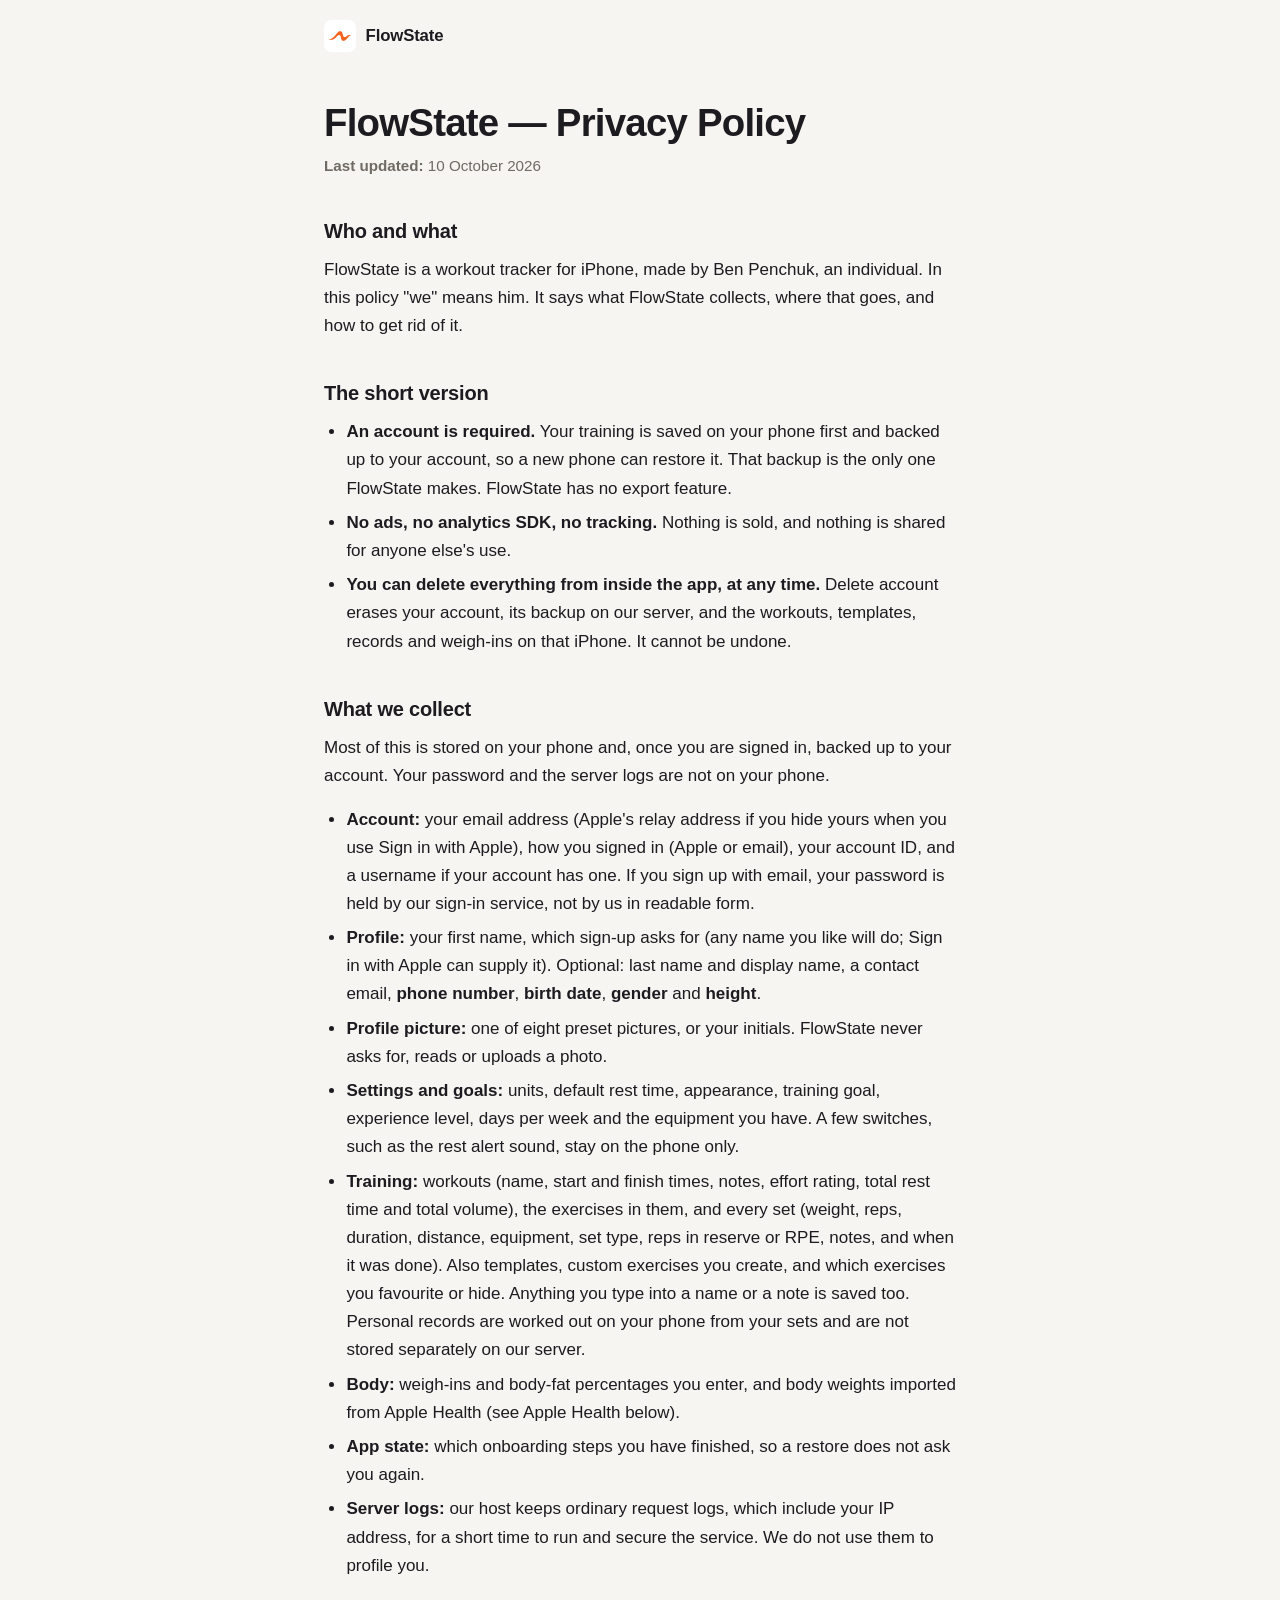
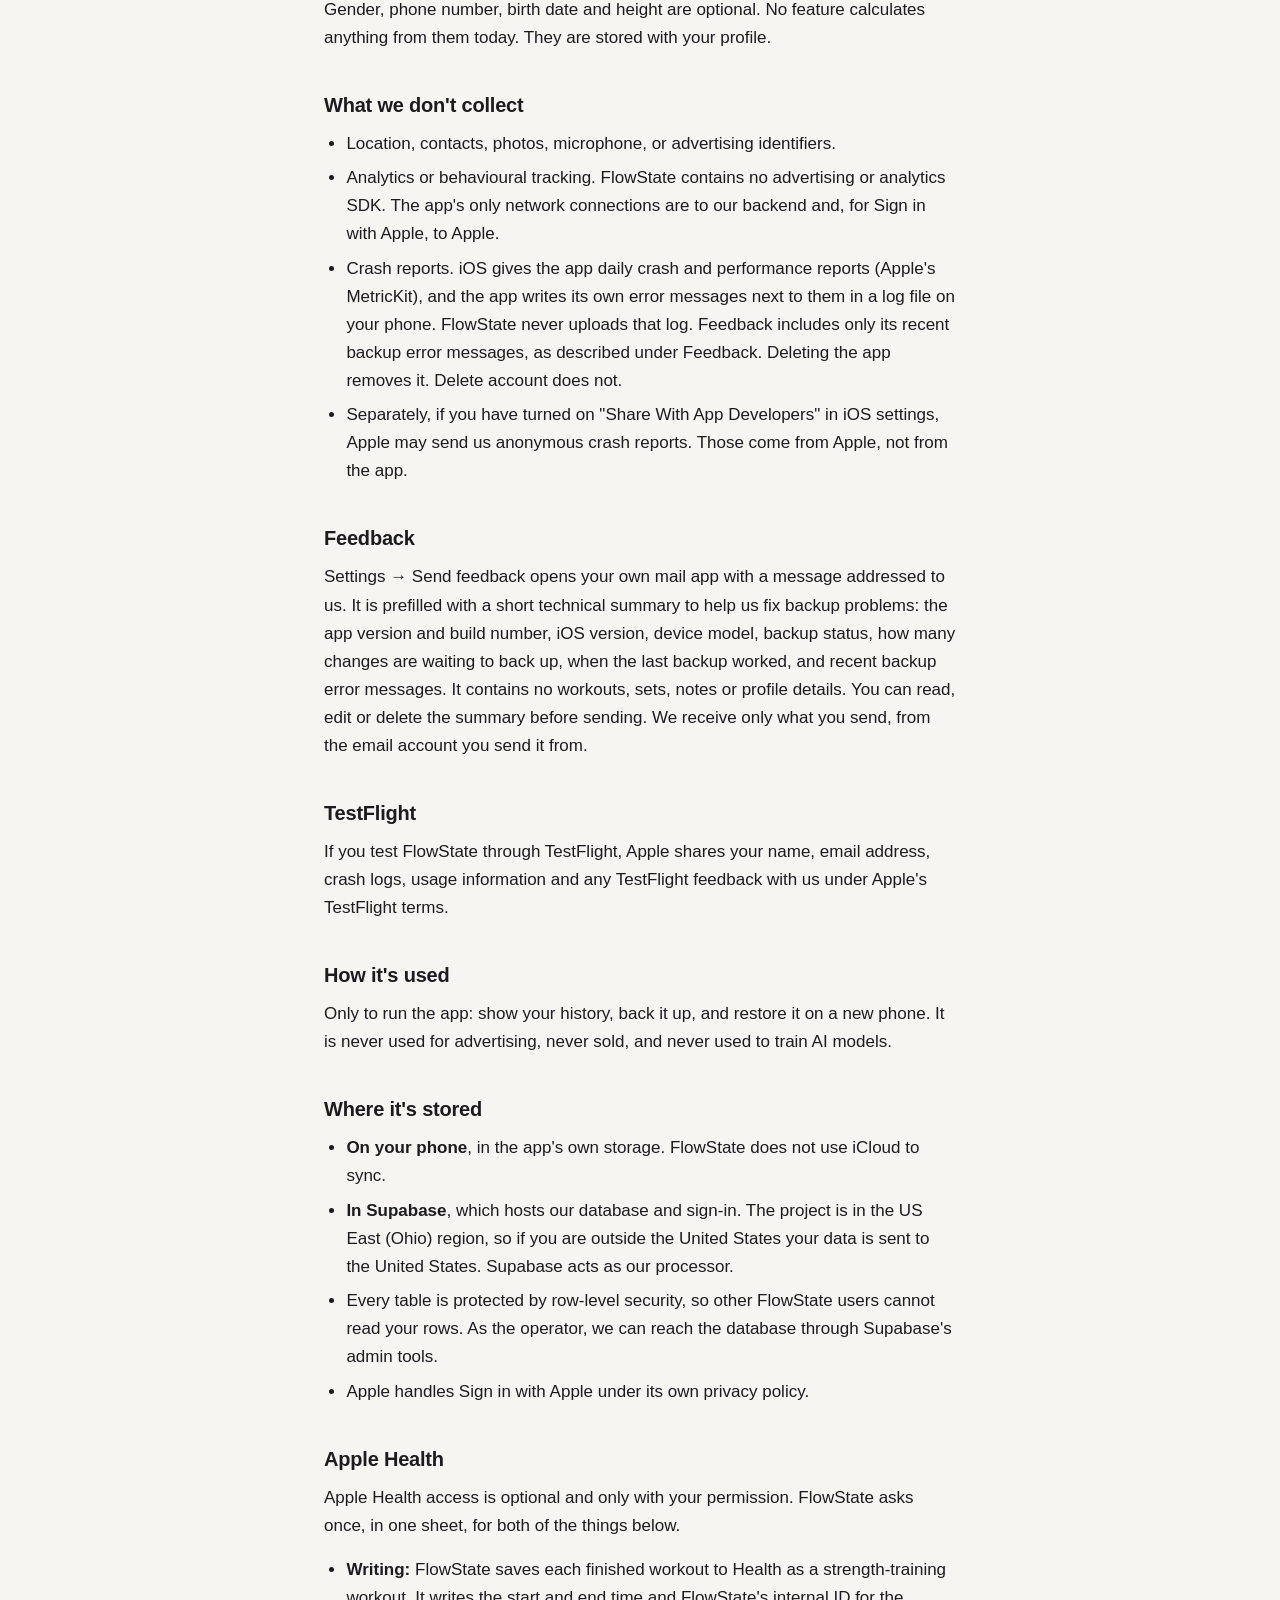
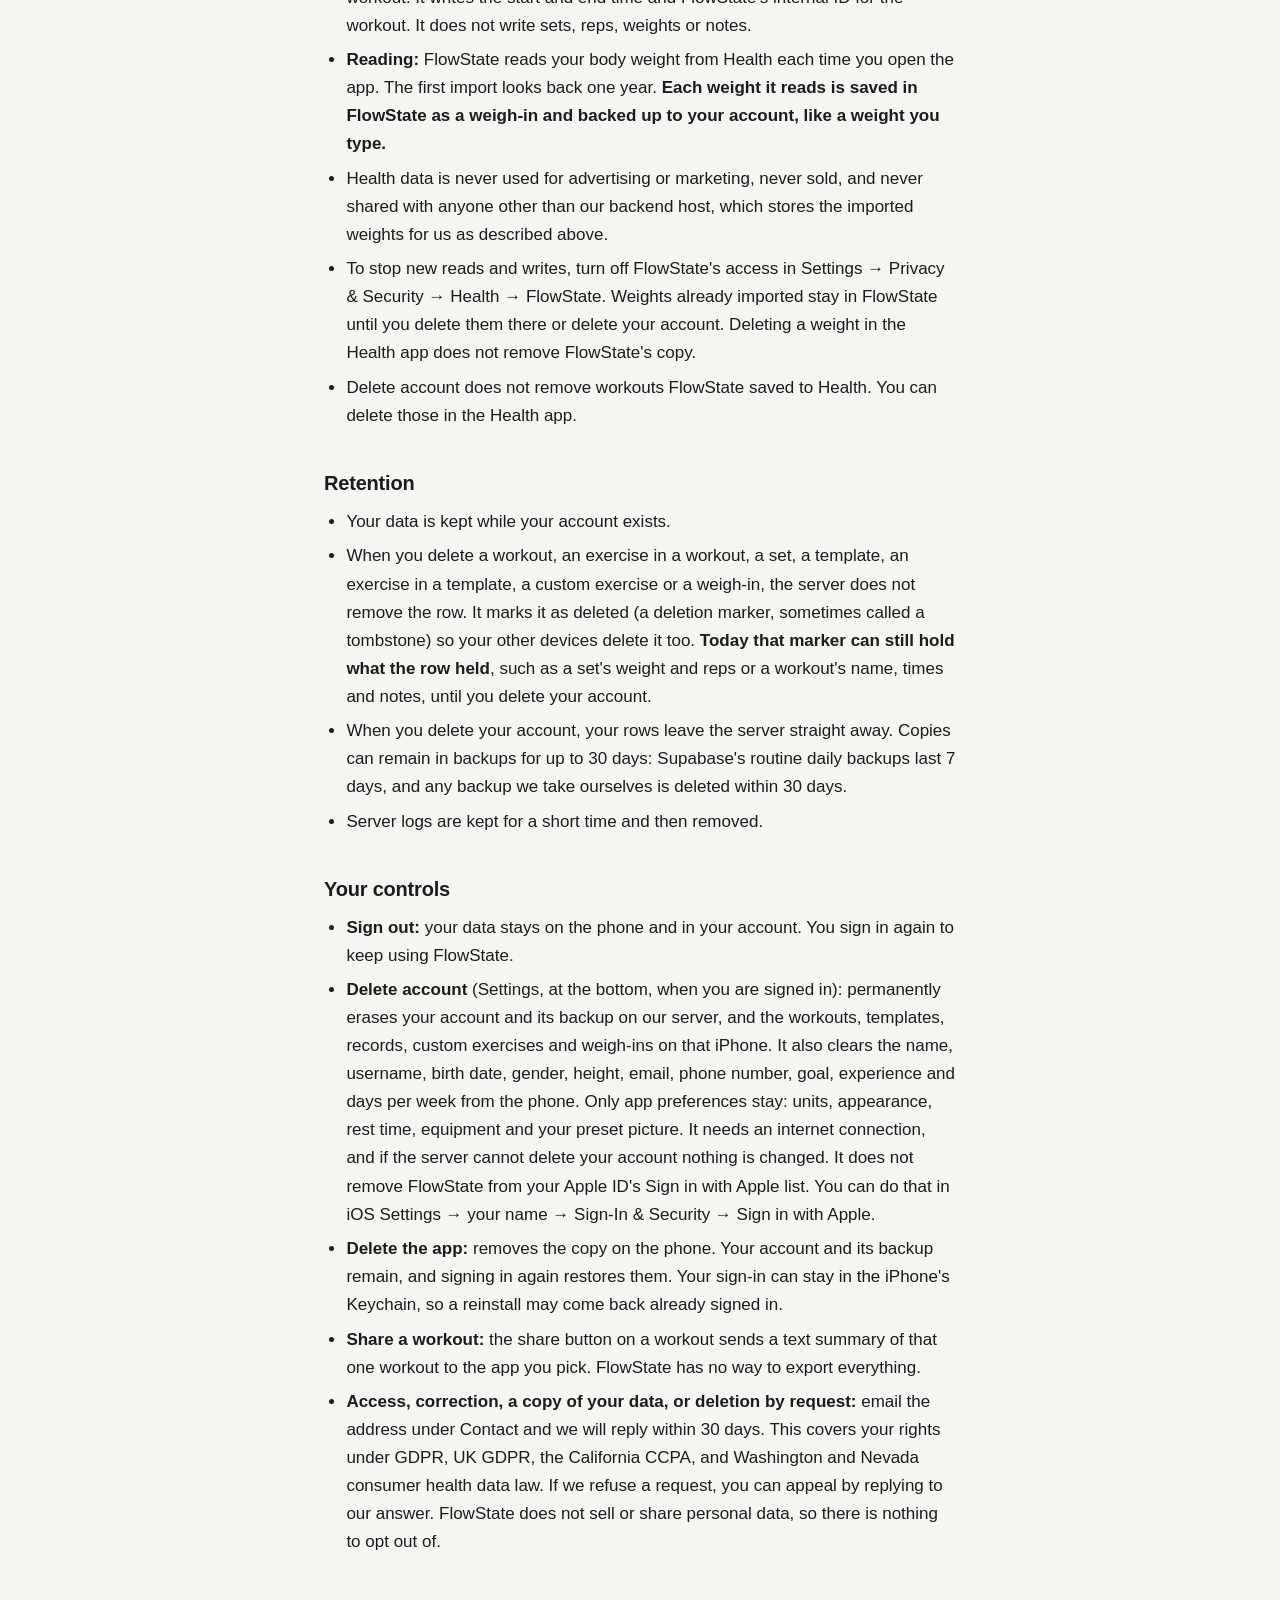
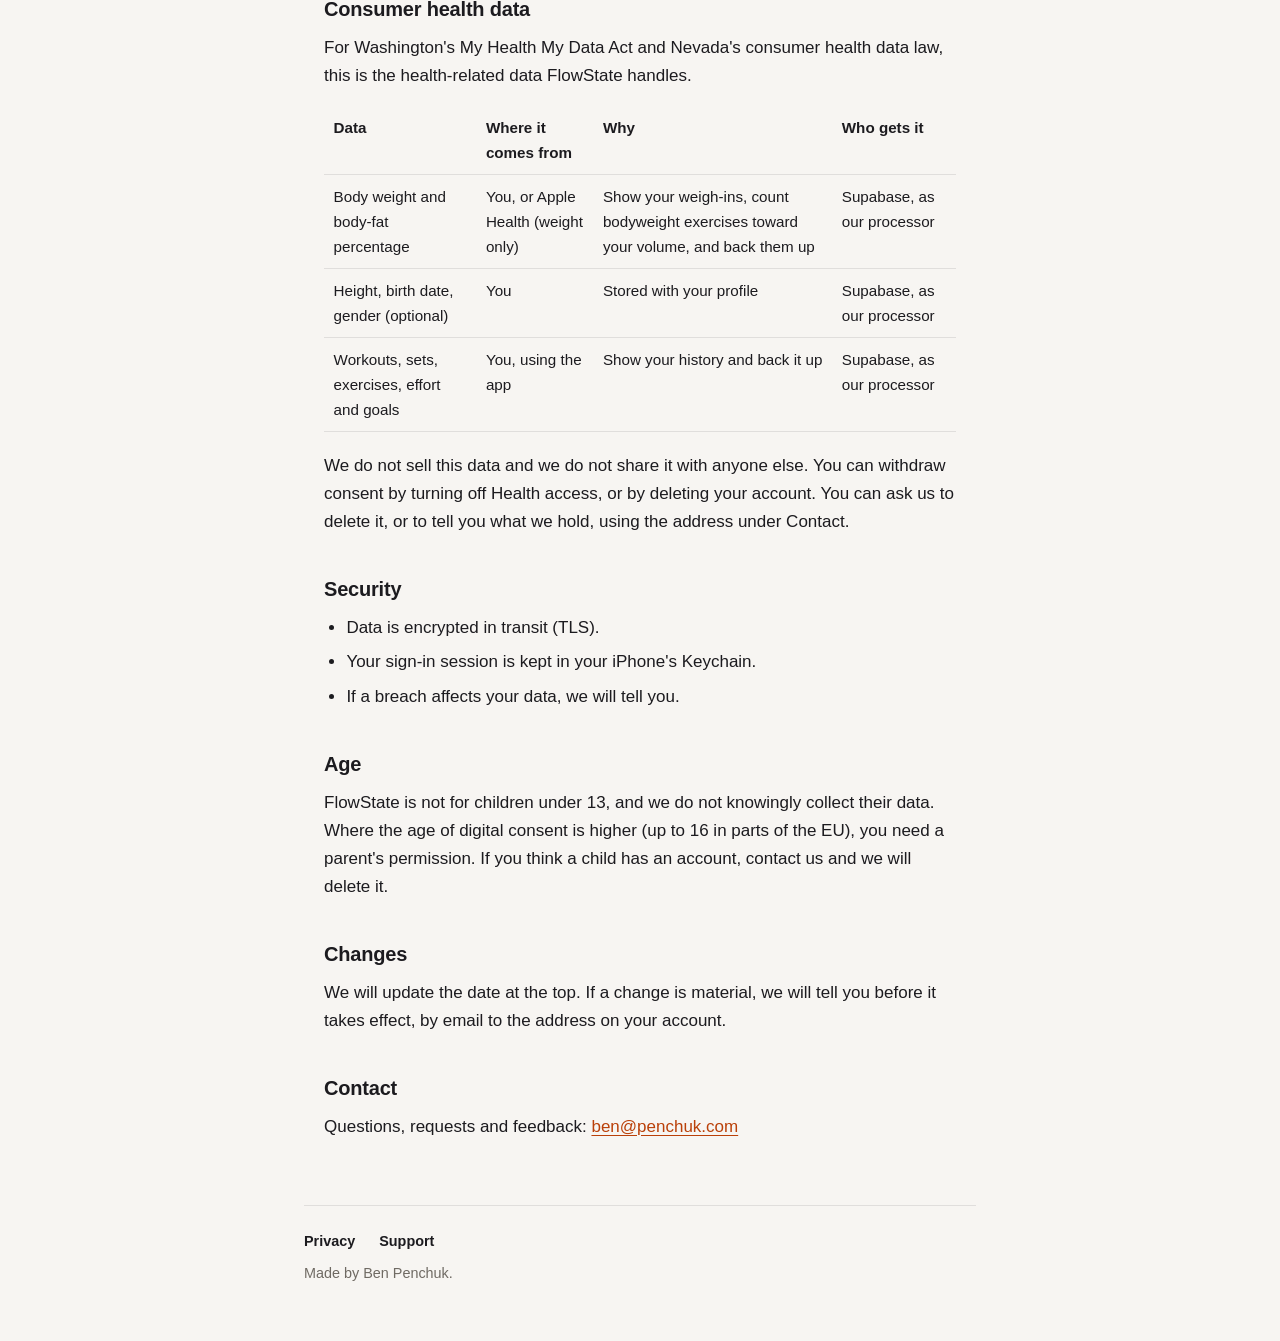
==== commit 1aa66a8b: "Website v1: home, support, shared stylesheet and icon; privacy restyled; Vercel cleanUrls Co-Authore" ====
--- a/privacy.html
+++ b/privacy.html
@@ -5,57 +5,21 @@
 <meta name="viewport" content="width=device-width, initial-scale=1">
 <title>FlowState Privacy Policy</title>
 <meta name="description" content="How FlowState handles your data.">
-<style>
-  :root {
-    color-scheme: light dark;
-    --bg: #ffffff;
-    --fg: #1c1c1e;
-    --muted: #6b6b70;
-    --rule: #e5e5ea;
-    --accent: #e8590c;
-    --code-bg: #f5f5f7;
-  }
-  @media (prefers-color-scheme: dark) {
-    :root {
-      --bg: #000000;
-      --fg: #f2f2f7;
-      --muted: #9a9aa0;
-      --rule: #2c2c2e;
-      --accent: #ff7a33;
-      --code-bg: #1c1c1e;
-    }
-  }
-  * { box-sizing: border-box; }
-  body {
-    margin: 0;
-    background: var(--bg);
-    color: var(--fg);
-    font: 17px/1.65 -apple-system, BlinkMacSystemFont, "Segoe UI", Roboto, Helvetica, Arial, sans-serif;
-    -webkit-text-size-adjust: 100%;
-  }
-  main { max-width: 44rem; margin: 0 auto; padding: 3rem 1.25rem 6rem; }
-  h1 { font-size: 2rem; line-height: 1.2; letter-spacing: -0.02em; margin: 0 0 .5rem; }
-  h2 { font-size: 1.3rem; margin: 2.5rem 0 .75rem; letter-spacing: -0.01em; }
-  h3 { font-size: 1.05rem; margin: 1.75rem 0 .5rem; }
-  p, ul, ol { margin: 0 0 1rem; }
-  ul, ol { padding-left: 1.4rem; }
-  li { margin-bottom: .4rem; }
-  a { color: var(--accent); text-decoration-thickness: 1px; text-underline-offset: 2px; }
-  strong { font-weight: 650; }
-  code {
-    background: var(--code-bg); padding: .15em .4em; border-radius: 4px;
-    font: .875em ui-monospace, SFMono-Regular, Menlo, monospace;
-  }
-  hr { border: 0; border-top: 1px solid var(--rule); margin: 2.5rem 0; }
-  table { border-collapse: collapse; width: 100%; margin: 0 0 1.25rem; font-size: .95rem; }
-  th, td { text-align: left; padding: .55rem .6rem; border-bottom: 1px solid var(--rule); vertical-align: top; }
-  th { font-weight: 650; }
-  .updated { color: var(--muted); font-size: .95rem; margin: 0 0 2rem; }
-  footer { margin-top: 4rem; padding-top: 1.5rem; border-top: 1px solid var(--rule); color: var(--muted); font-size: .9rem; }
-</style>
+<meta name="theme-color" content="#f7f5f2" media="(prefers-color-scheme: light)">
+<meta name="theme-color" content="#131217" media="(prefers-color-scheme: dark)">
+<link rel="canonical" href="https://flowstatefit.app/privacy">
+<link rel="icon" type="image/png" href="icon.png">
+<link rel="apple-touch-icon" href="icon.png">
+<meta property="og:site_name" content="FlowState">
+<meta property="og:title" content="FlowState Privacy Policy">
+<meta property="og:description" content="How FlowState handles your data.">
+<meta property="og:image" content="https://flowstatefit.app/icon.png">
+<link rel="stylesheet" href="style.css">
 </head>
-<body>
+<body class="doc">
+<header class="site-header"><a class="brand" href="./"><picture><source media="(prefers-color-scheme: dark)" srcset="icon-dark.png"><img src="icon.png" width="32" height="32" alt="" ></picture><span>FlowState</span></a></header>
 <main>
+<article>
 <h1>FlowState — Privacy Policy</h1>
 <p class="updated"><strong>Last updated:</strong> 10 October 2026</p>
 <h2>Who and what</h2>
@@ -163,7 +127,13 @@
 <p>We will update the date at the top. If a change is material, we will tell you before it takes effect, by email to the address on your account.</p>
 <h2>Contact</h2>
 <p>Questions, requests and feedback: <a href="mailto:ben@penchuk.com">ben@penchuk.com</a></p>
-<footer>FlowState · <a href="mailto:ben@penchuk.com">ben@penchuk.com</a></footer>
+</article>
 </main>
+<footer>
+<div class="foot">
+<nav aria-label="Footer"><a href="privacy">Privacy</a><a href="support">Support</a></nav>
+<p>Made by Ben Penchuk.</p>
+</div>
+</footer>
 </body>
 </html>
--- a/style.css
+++ b/style.css
@@ -0,0 +1,251 @@
+/* FlowState site. One stylesheet for every page; plain CSS, system fonts, no JS.
+   Tokens follow the app's AppTheme (FlowState/Utilities/AppTheme.swift) and the design kit:
+   Flame is for small fills, ink goes on Flame, and orange text is Ember in light, Flame in dark.
+   Never a large orange surface on dark. */
+
+:root {
+  color-scheme: light dark;
+  --bg: #f7f5f2;
+  --card: #ffffff;
+  --fg: #1c1b1f;
+  --muted: #6f6a63;
+  --rule: rgba(28, 27, 31, 0.1);
+  --card-edge: rgba(28, 27, 31, 0.06);
+  --code-bg: #efece8;
+  --flame: #f4621e;
+  --ink: #1c1b1f;
+  /* The app's Ember (#c8470c) is 4.4:1 on this background; this is a touch deeper for body text. */
+  --accent-text: #ba4009;
+  --wash: rgba(244, 98, 30, 0.14);
+  --font-text: -apple-system, BlinkMacSystemFont, "Segoe UI", Roboto, Helvetica, Arial, sans-serif;
+  --font-round: ui-rounded, "SF Pro Rounded", -apple-system, BlinkMacSystemFont, "Segoe UI", Roboto, Helvetica, Arial, sans-serif;
+}
+
+@media (prefers-color-scheme: dark) {
+  :root {
+    --bg: #131217;
+    --card: #1f1d24;
+    --fg: #f5f3f0;
+    --muted: #9d978f;
+    --rule: rgba(255, 255, 255, 0.1);
+    --card-edge: rgba(255, 255, 255, 0);
+    --code-bg: #1f1d24;
+    --accent-text: #f4621e;
+    --wash: rgba(244, 98, 30, 0.16);
+  }
+}
+
+* { box-sizing: border-box; }
+
+html { -webkit-text-size-adjust: 100%; }
+
+body {
+  margin: 0;
+  background: var(--bg);
+  color: var(--fg);
+  font: 17px/1.65 var(--font-text);
+}
+
+main {
+  max-width: 42rem;
+  margin: 0 auto;
+  padding: 1.5rem 1.25rem 3rem;
+}
+
+/* ---- Header (inner pages) ---- */
+
+.site-header {
+  max-width: 42rem;
+  margin: 0 auto;
+  padding: 1.25rem 1.25rem 0;
+}
+
+.brand {
+  display: inline-flex;
+  align-items: center;
+  gap: 0.6rem;
+  color: var(--fg);
+  text-decoration: none;
+  font: 800 1.05rem/1 var(--font-round);
+  letter-spacing: -0.01em;
+}
+
+.brand img, .hero img {
+  display: block;
+  border-radius: 22.4%;
+}
+
+.brand img { width: 2rem; height: 2rem; }
+
+/* ---- Text ---- */
+
+h1 {
+  font: 900 2rem/1.15 var(--font-round);
+  letter-spacing: -0.02em;
+  margin: 0 0 0.5rem;
+}
+
+h2 {
+  font: 800 1.25rem/1.3 var(--font-round);
+  letter-spacing: -0.01em;
+  margin: 2.5rem 0 0.75rem;
+}
+
+h3 { font: 800 1.05rem/1.4 var(--font-round); margin: 1.75rem 0 0.5rem; }
+
+p, ul, ol { margin: 0 0 1rem; }
+ul, ol { padding-left: 1.4rem; }
+li { margin-bottom: 0.4rem; }
+strong { font-weight: 650; }
+
+a {
+  color: var(--accent-text);
+  text-decoration-thickness: 1px;
+  text-underline-offset: 3px;
+}
+
+a:focus-visible, .button:focus-visible {
+  outline: 2px solid var(--flame);
+  outline-offset: 3px;
+  border-radius: 4px;
+}
+
+code {
+  background: var(--code-bg);
+  padding: 0.15em 0.4em;
+  border-radius: 4px;
+  font: 0.875em ui-monospace, SFMono-Regular, Menlo, monospace;
+}
+
+hr { border: 0; border-top: 1px solid var(--rule); margin: 2.5rem 0; }
+
+table {
+  display: block;
+  max-width: 100%;
+  overflow-x: auto;
+  border-collapse: collapse;
+  margin: 0 0 1.25rem;
+  font-size: 0.95rem;
+}
+
+th, td {
+  text-align: left;
+  padding: 0.55rem 0.6rem;
+  border-bottom: 1px solid var(--rule);
+  vertical-align: top;
+}
+
+th { font-weight: 650; }
+
+.updated { color: var(--muted); font-size: 0.95rem; margin: 0 0 2rem; }
+
+/* ---- Home ---- */
+
+.hero { padding: 2.5rem 0 0.5rem; }
+
+.hero img { width: 4.5rem; height: 4.5rem; margin-bottom: 1.5rem; }
+
+.hero h1 { font-size: 2.5rem; line-height: 1.1; margin-bottom: 0.75rem; }
+
+.tagline {
+  font: 700 1.3rem/1.35 var(--font-round);
+  letter-spacing: -0.01em;
+  margin: 0 0 0.75rem;
+}
+
+.lede { color: var(--muted); margin: 0 0 1.5rem; }
+
+/* The quiet Flame pill from the kit: wash behind accent text, never a solid fill. */
+.status {
+  display: inline-flex;
+  align-items: center;
+  gap: 0.5rem;
+  margin: 0;
+  padding: 0.4rem 0.85rem;
+  border-radius: 999px;
+  background: var(--wash);
+  color: var(--accent-text);
+  font: 700 0.9rem/1.3 var(--font-round);
+}
+
+.status::before {
+  content: "";
+  width: 0.5rem;
+  height: 0.5rem;
+  border-radius: 50%;
+  background: var(--flame);
+  flex: none;
+}
+
+/* Feature rows: one card, a hairline between rows. */
+.home article > ul {
+  list-style: none;
+  margin: 0 0 1rem;
+  padding: 0;
+  background: var(--card);
+  border-radius: 20px;
+  box-shadow: 0 0 0 1px var(--card-edge);
+}
+
+.home article > ul > li {
+  margin: 0;
+  padding: 1rem 1.25rem;
+  border-top: 1px solid var(--rule);
+  font-size: 0.97rem;
+  line-height: 1.55;
+}
+
+.home article > ul > li:first-child { border-top: 0; }
+
+.home article > ul strong {
+  display: block;
+  font: 800 1.02rem/1.4 var(--font-round);
+  margin-bottom: 0.15rem;
+}
+
+.home h2 { margin-top: 2.25rem; }
+
+/* ---- Support ---- */
+
+.button {
+  display: inline-block;
+  padding: 0.95rem 1.5rem;
+  border-radius: 16px;
+  background: var(--flame);
+  color: var(--ink);
+  font: 800 1rem/1.2 var(--font-round);
+  text-decoration: none;
+}
+
+.button:active { transform: scale(0.96); }
+
+/* ---- Footer ---- */
+
+footer {
+  padding: 0 1.25rem 3.5rem;
+  color: var(--muted);
+  font-size: 0.9rem;
+}
+
+.foot {
+  max-width: 42rem;
+  margin: 0 auto;
+  padding-top: 1.5rem;
+  border-top: 1px solid var(--rule);
+}
+
+.foot nav { display: flex; gap: 1.5rem; margin-bottom: 0.5rem; }
+.foot nav a { color: var(--fg); text-decoration: none; font-weight: 650; }
+.foot nav a:hover { text-decoration: underline; }
+.foot p { margin: 0; }
+
+@media (min-width: 40rem) {
+  main { padding-top: 2.5rem; }
+  .hero { padding-top: 4rem; }
+  h1 { font-size: 2.4rem; }
+  .hero h1 { font-size: 3rem; }
+}
+
+@media (prefers-reduced-motion: no-preference) {
+  .button { transition: transform 120ms ease-out; }
+}
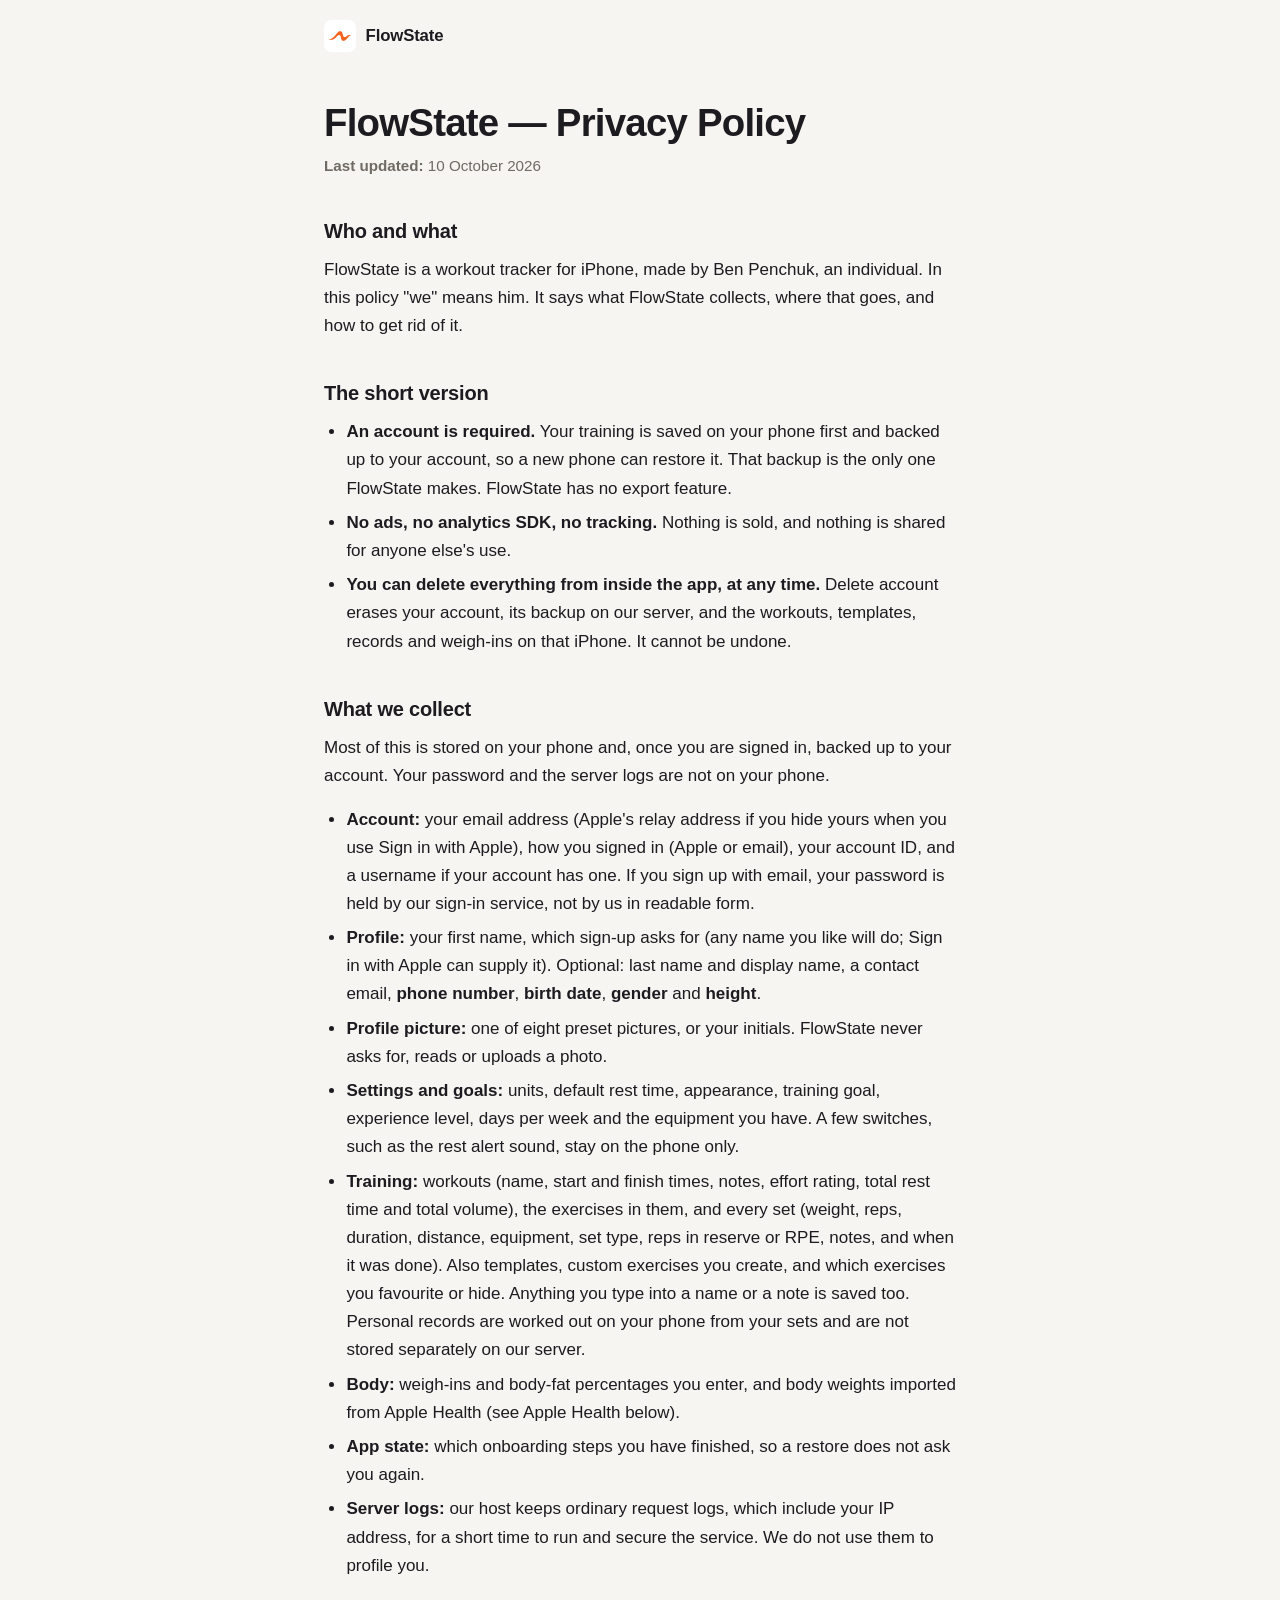
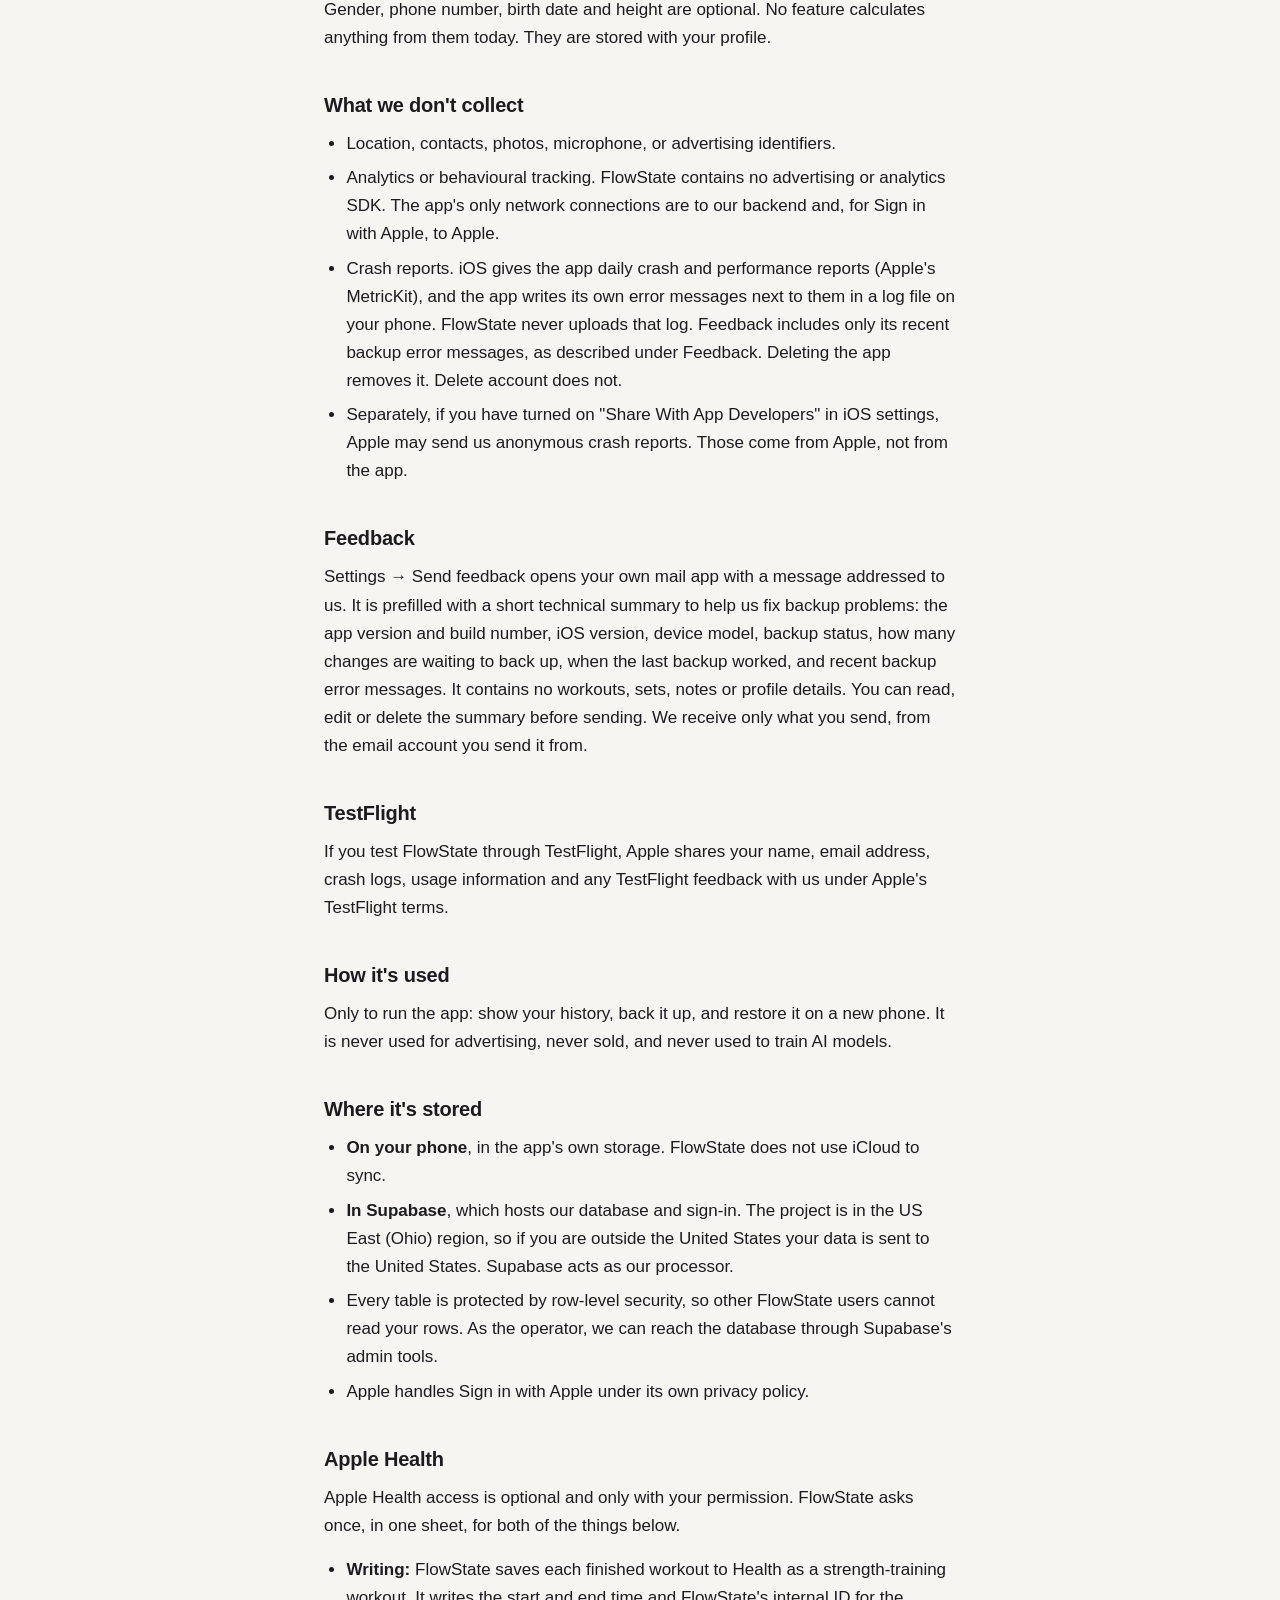
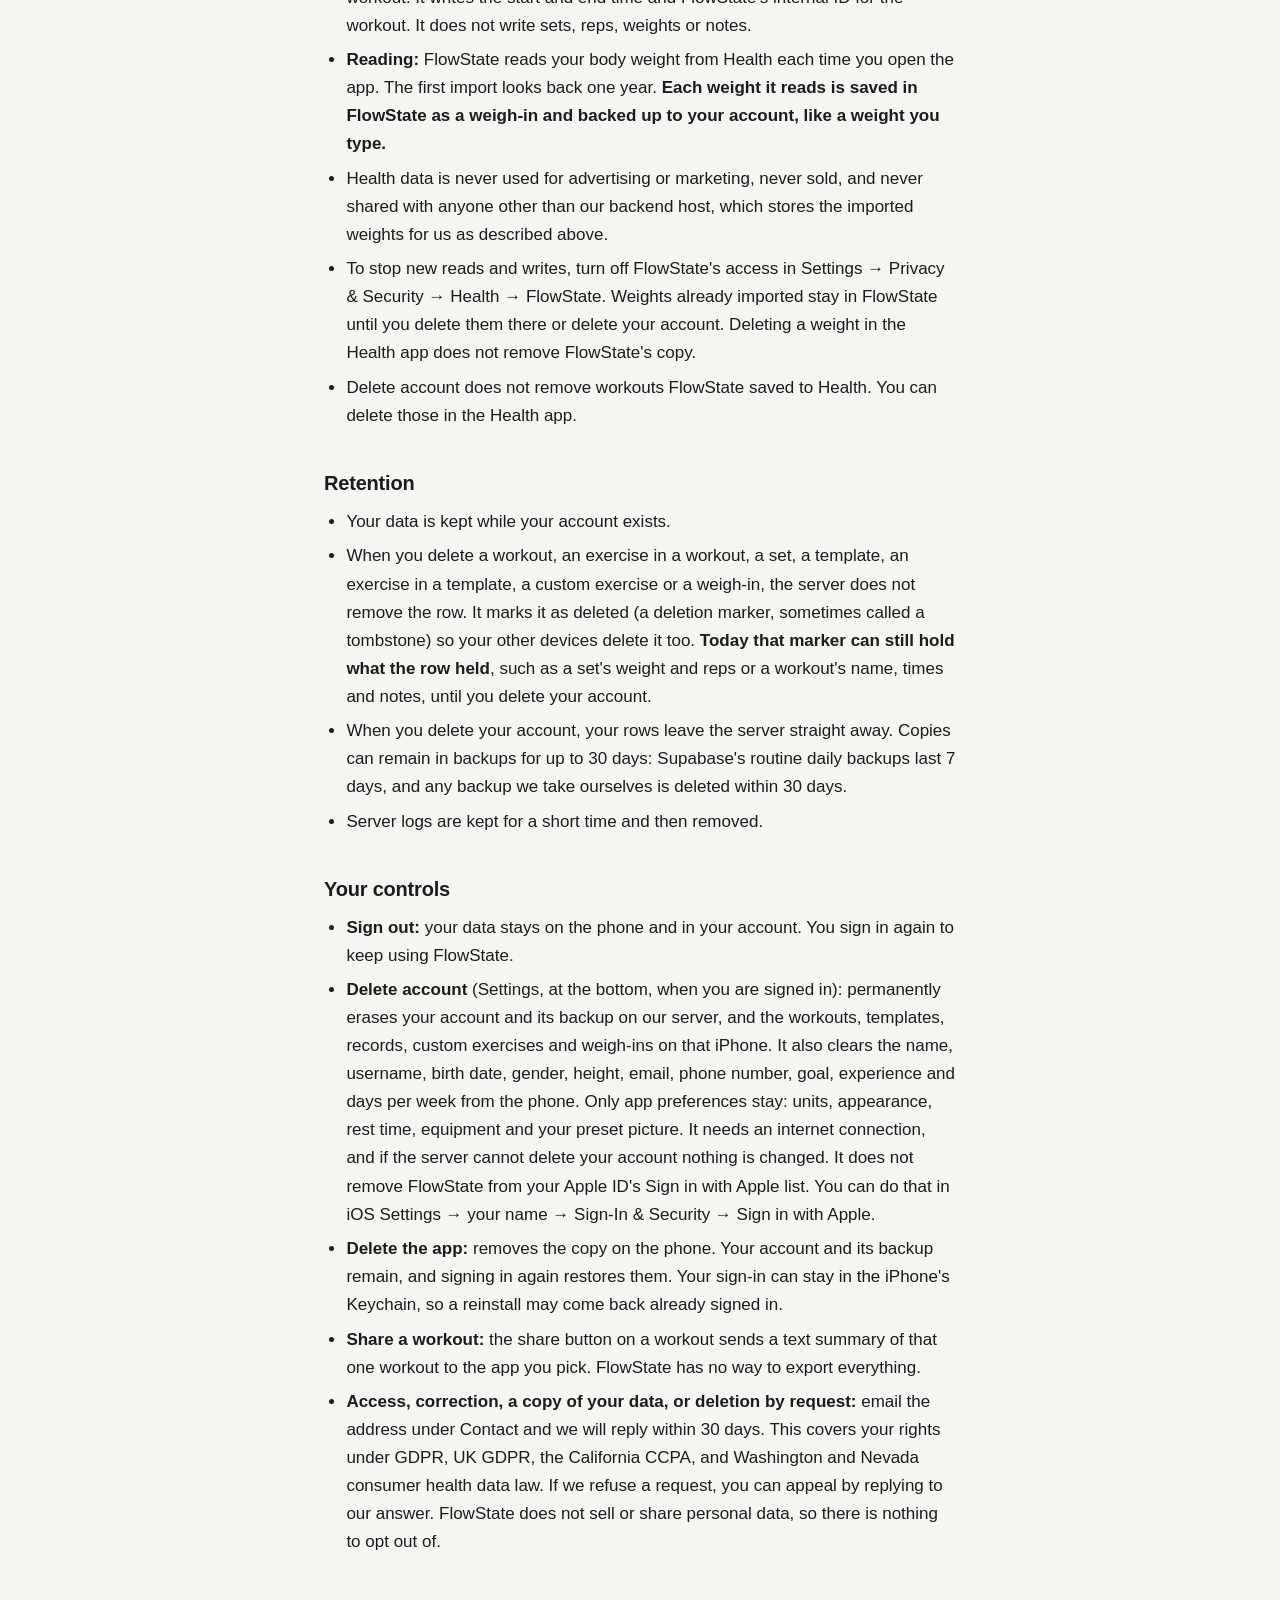
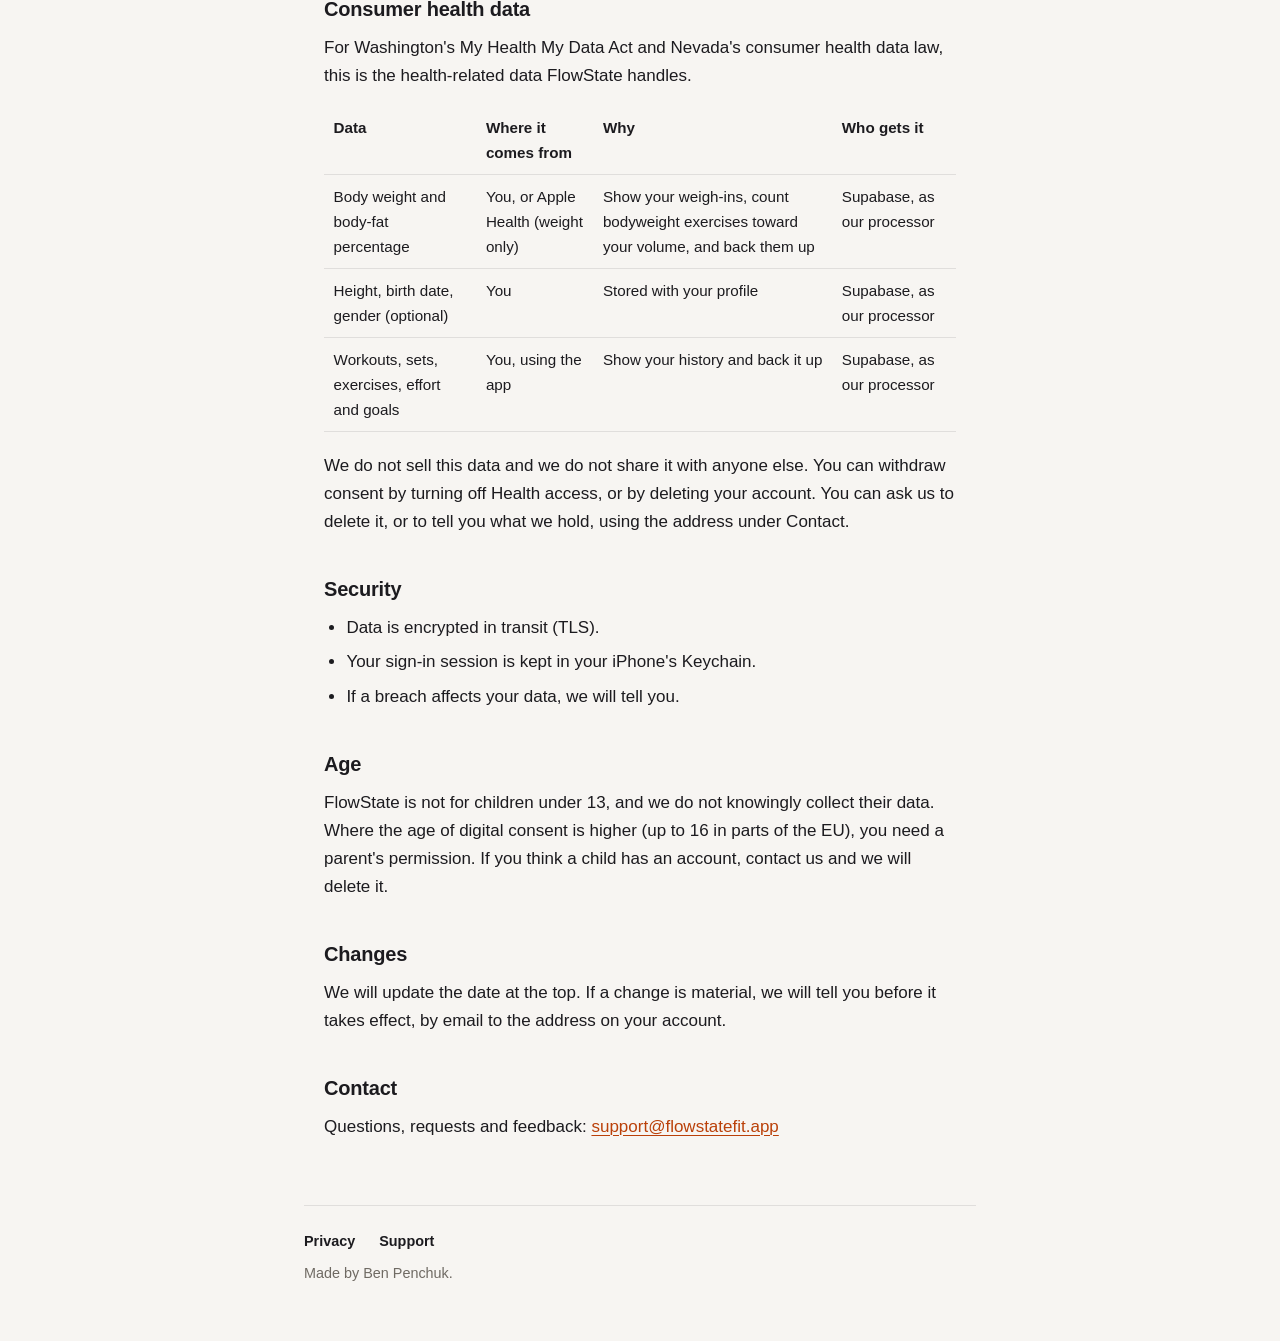
==== commit 18926771: "Contact is support@flowstatefit.app (verified receiving 2026-10-10)" ====
--- a/privacy.html
+++ b/privacy.html
@@ -126,7 +126,7 @@
 <h2>Changes</h2>
 <p>We will update the date at the top. If a change is material, we will tell you before it takes effect, by email to the address on your account.</p>
 <h2>Contact</h2>
-<p>Questions, requests and feedback: <a href="mailto:ben@penchuk.com">ben@penchuk.com</a></p>
+<p>Questions, requests and feedback: <a href="mailto:support@flowstatefit.app">support@flowstatefit.app</a></p>
 </article>
 </main>
 <footer>
